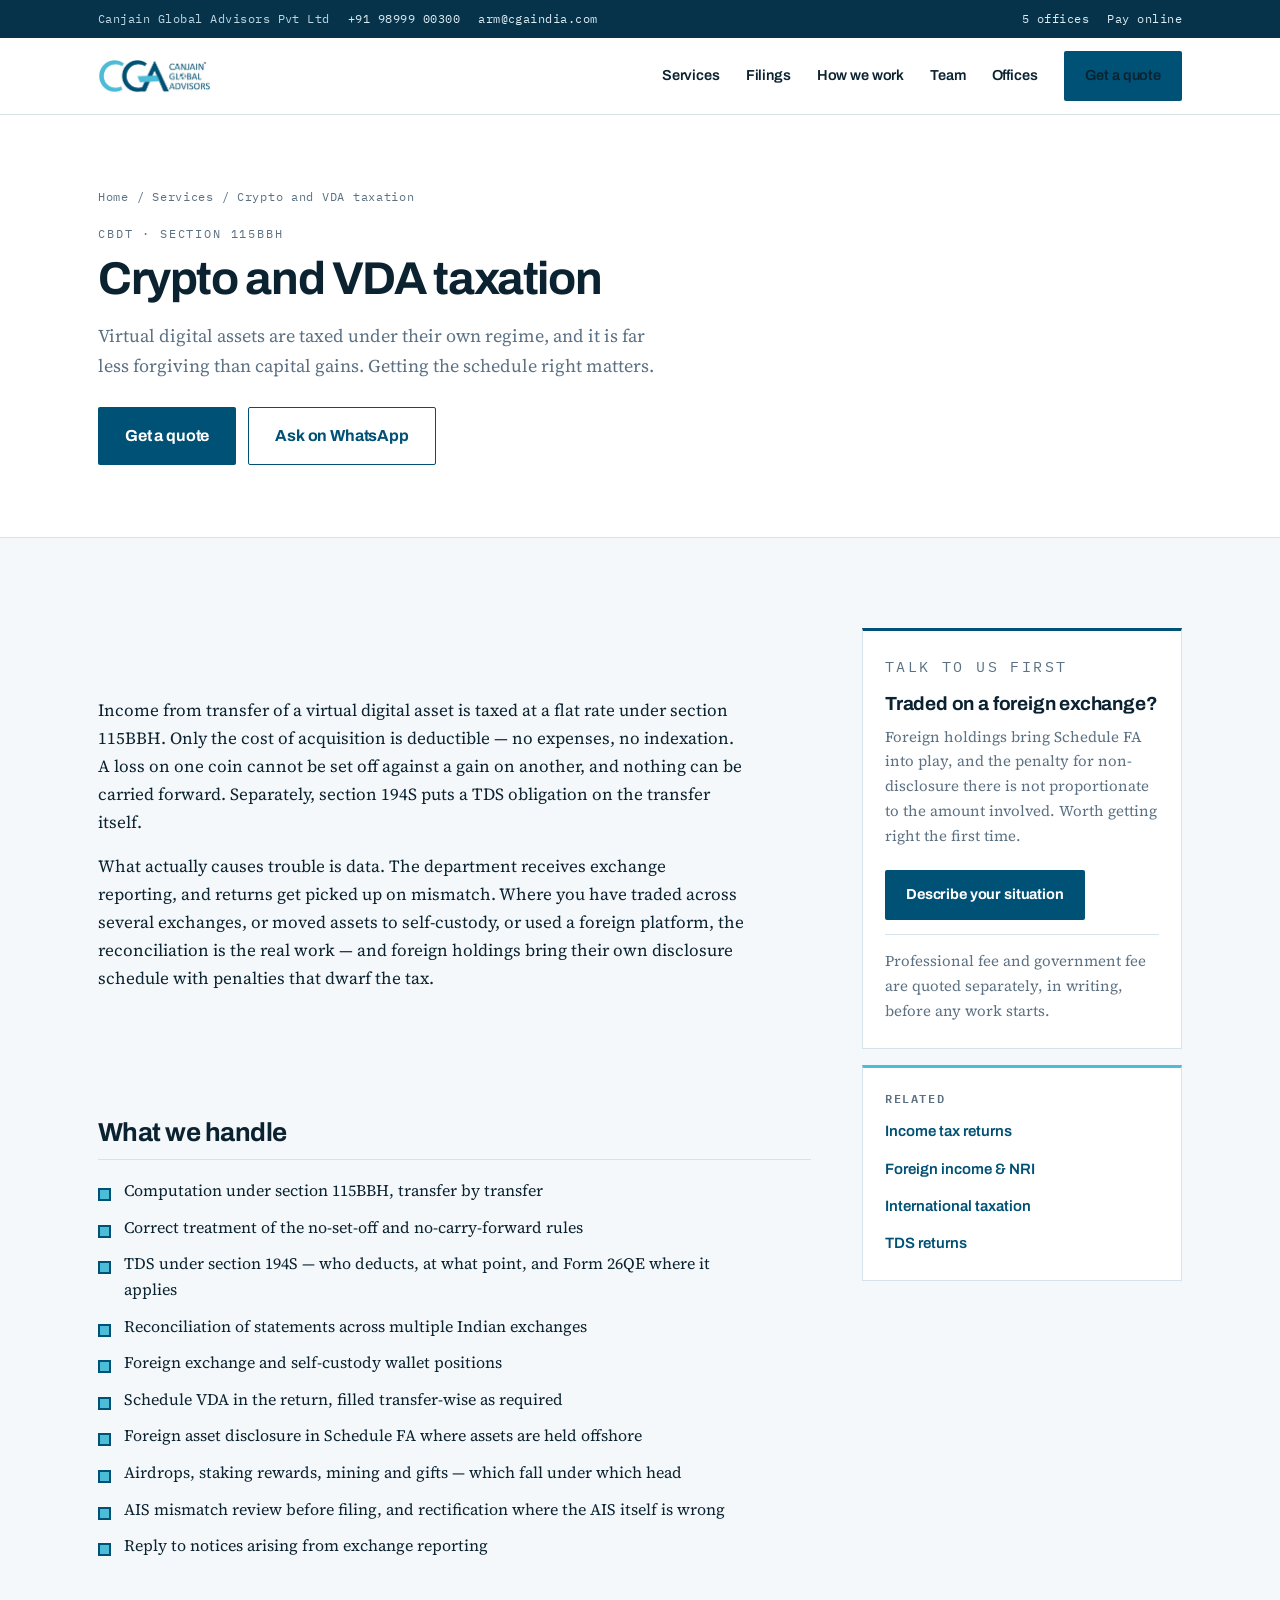
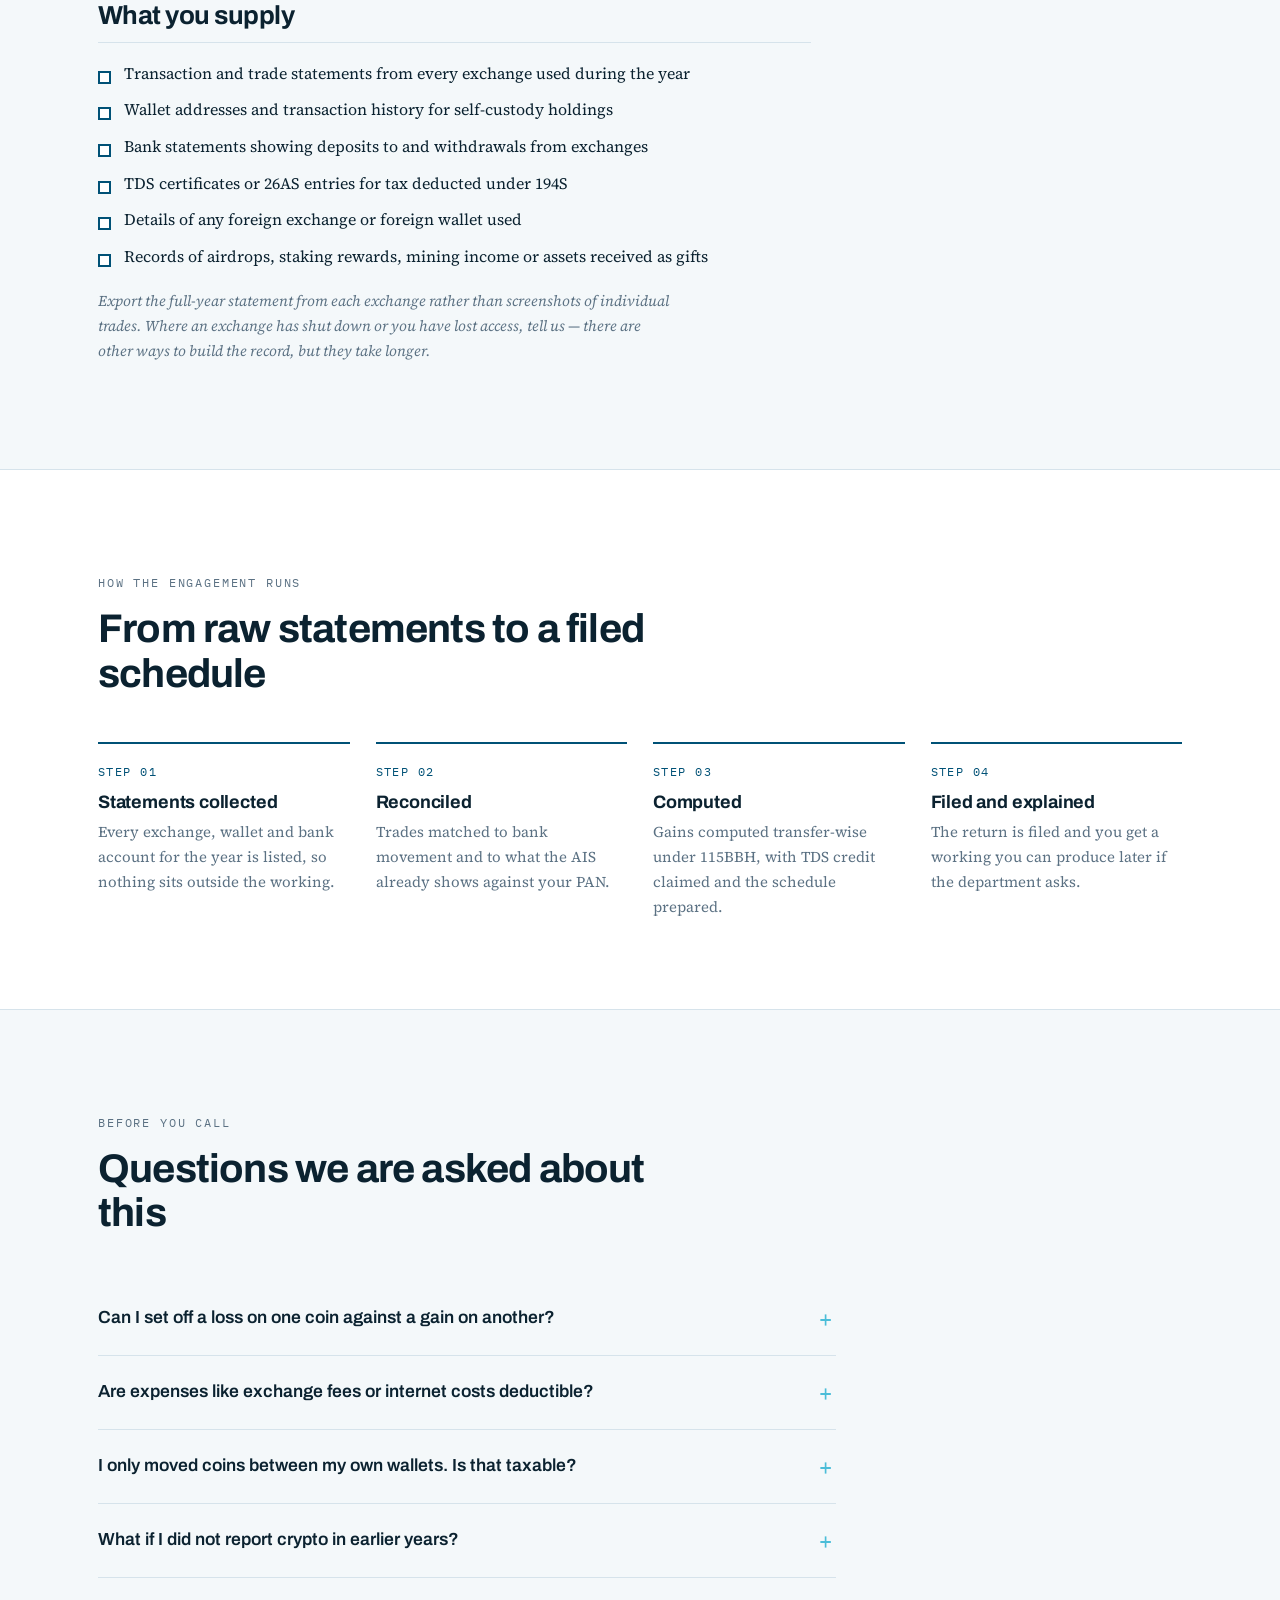
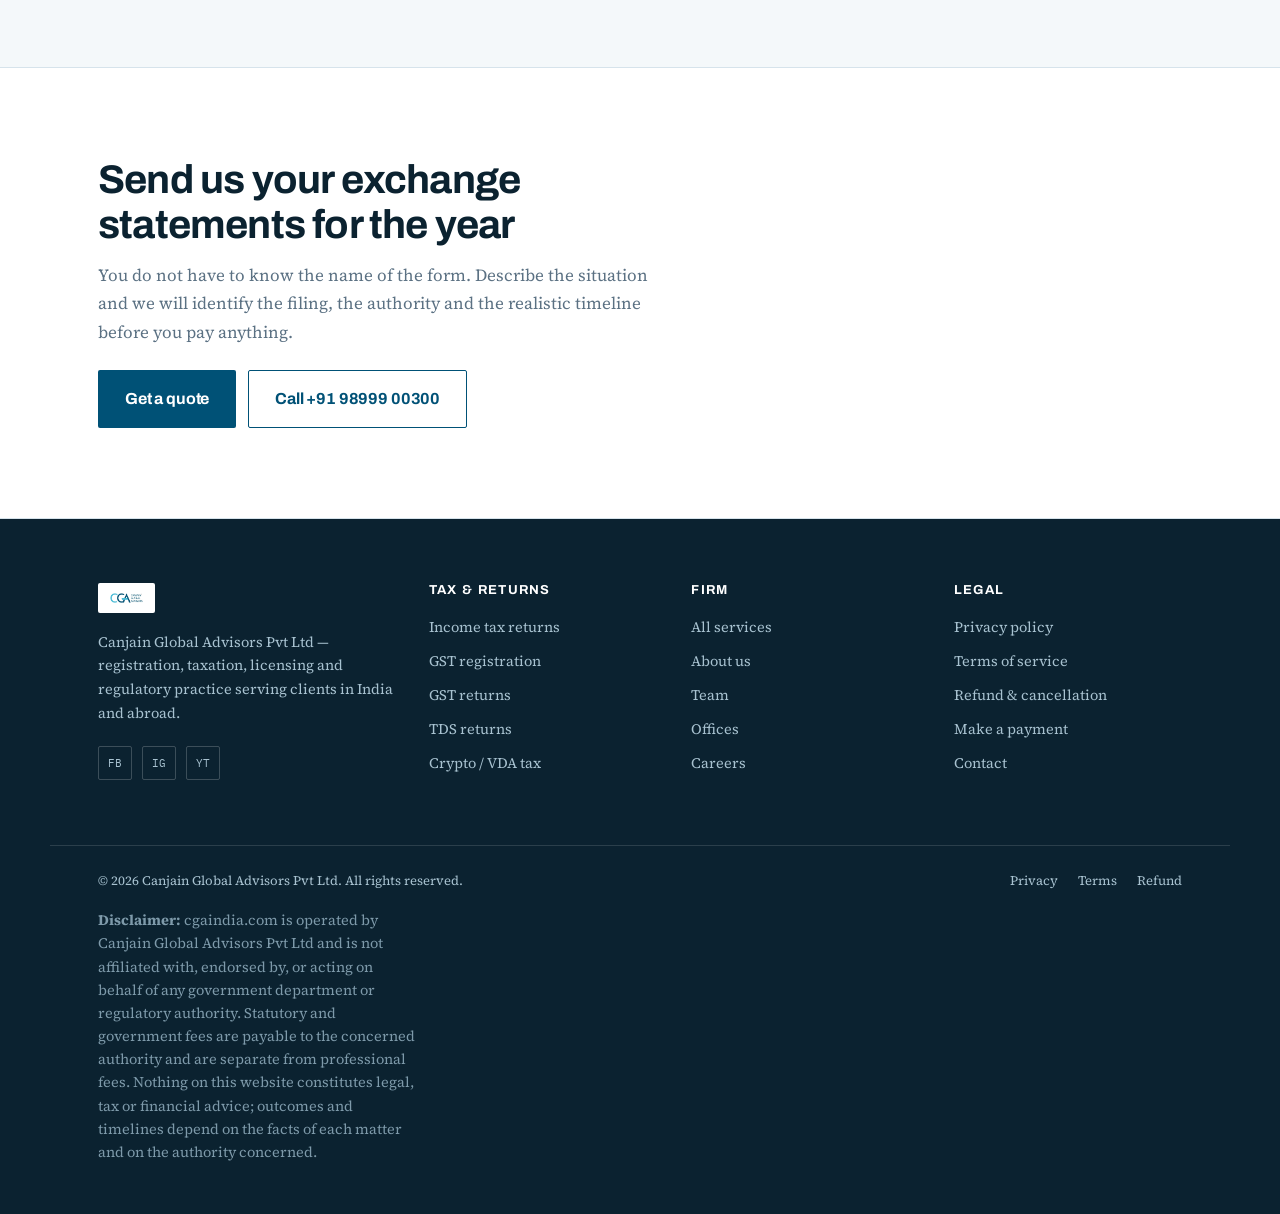
==== crypto-tax.html @ a6e2475c "Add files via upload" ====
<!DOCTYPE html>
<html lang="en">
<head>
<meta charset="utf-8">
<meta name="viewport" content="width=device-width, initial-scale=1">
<title>Crypto and VDA Taxation — Section 115BBH &amp; TDS 194S | CGA India</title>
<meta name="description" content="Taxation of virtual digital assets — flat rate under section 115BBH, TDS under 194S, exchange statement reconciliation, foreign exchange and wallet reporting.">
<meta name="theme-color" content="#005176">
<meta name="robots" content="index,follow">
<link rel="canonical" href="https://cgaindia.com/crypto-tax.html">
<meta property="og:title" content="Crypto and VDA Taxation — Section 115BBH &amp; TDS 194S | CGA India">
<meta property="og:description" content="Taxation of virtual digital assets — flat rate under section 115BBH, TDS under 194S, exchange statement reconciliation, foreign exchange and wallet reporting.">
<meta property="og:type" content="website">
<meta property="og:url" content="https://cgaindia.com/crypto-tax.html">
<meta property="og:image" content="https://cgaindia.com/assets/cga-logo.jpeg">
<link rel="icon" href="assets/cga-logo.jpeg">
<link rel="preconnect" href="https://fonts.googleapis.com">
<link rel="preconnect" href="https://fonts.gstatic.com" crossorigin>
<link href="https://fonts.googleapis.com/css2?family=Archivo:wght@600;700;800&family=IBM+Plex+Mono:wght@400;600&family=Source+Serif+4:ital,opsz,wght@0,8..60,400;0,8..60,600;1,8..60,400&display=swap" rel="stylesheet">
<link rel="stylesheet" href="assets/styles.css">
</head>
<body>
<a class="skip" href="#main">Skip to content</a>

<div class="utility">
  <div class="wrap">
    <span>Canjain Global Advisors Pvt Ltd</span>
    <a href="tel:+919899900300">+91 98999 00300</a>
    <a href="mailto:arm@cgaindia.com">arm@cgaindia.com</a>
    <span class="spacer"></span>
    <a href="index.html#offices">5 offices</a>
    <a href="https://rzp.io/rzp/ehe2M4d" target="_blank" rel="noopener">Pay online</a>
  </div>
</div>

<header class="masthead">
  <div class="wrap">
    <a class="brand" href="index.html" aria-label="Canjain Global Advisors — home">
      <img src="assets/cga-logo.jpeg" alt="Canjain Global Advisors">
    </a>
    <nav class="primary">
      <a href="services.html">Services</a>
      <a href="index.html#filings">Filings</a>
      <a href="index.html#process">How we work</a>
      <a href="index.html#team">Team</a>
      <a href="index.html#offices">Offices</a>
      <a class="btn btn-solid" href="index.html#enquire">Get a quote</a>
    </nav>
  </div>
</header>

<main id="main">
  <div class="page-head">
    <div class="wrap">
      <p class="crumb"><a href="index.html">Home</a> / <a href="services.html">Services</a> / Crypto and VDA taxation</p>
      <p class="eyebrow">CBDT · Section 115BBH</p>
      <h1>Crypto and VDA taxation</h1>
      <p class="lede">Virtual digital assets are taxed under their own regime, and it is far less forgiving than capital gains. Getting the schedule right matters.</p>
      <div class="hero-actions">
        <a class="btn btn-solid btn-lg" href="index.html#enquire">Get a quote</a>
        <a class="btn btn-line btn-lg" href="https://wa.me/919899900300?text=Hi%20Canjain%2C%20I%20need%20help%20with%20crypto%20tax" target="_blank" rel="noopener">Ask on WhatsApp</a>
      </div>
    </div>
  </div>

  <section>
    <div class="wrap svc">
      <div class="svc-main">
        <div class="prose">
          <p>Income from transfer of a virtual digital asset is taxed at a flat rate under section 115BBH. Only the cost of acquisition is deductible — no expenses, no indexation. A loss on one coin cannot be set off against a gain on another, and nothing can be carried forward. Separately, section 194S puts a TDS obligation on the transfer itself.</p><p>What actually causes trouble is data. The department receives exchange reporting, and returns get picked up on mismatch. Where you have traded across several exchanges, or moved assets to self-custody, or used a foreign platform, the reconciliation is the real work — and foreign holdings bring their own disclosure schedule with penalties that dwarf the tax.</p>
        </div>

        <h2 class="svc-h">What we handle</h2>
        <ul class="checklist">
        <li>Computation under section 115BBH, transfer by transfer</li>
        <li>Correct treatment of the no-set-off and no-carry-forward rules</li>
        <li>TDS under section 194S — who deducts, at what point, and Form 26QE where it applies</li>
        <li>Reconciliation of statements across multiple Indian exchanges</li>
        <li>Foreign exchange and self-custody wallet positions</li>
        <li>Schedule VDA in the return, filled transfer-wise as required</li>
        <li>Foreign asset disclosure in Schedule FA where assets are held offshore</li>
        <li>Airdrops, staking rewards, mining and gifts — which fall under which head</li>
        <li>AIS mismatch review before filing, and rectification where the AIS itself is wrong</li>
        <li>Reply to notices arising from exchange reporting</li>
        </ul>

        <h2 class="svc-h">What you supply</h2>
        <ul class="checklist checklist--docs">
        <li>Transaction and trade statements from every exchange used during the year</li>
        <li>Wallet addresses and transaction history for self-custody holdings</li>
        <li>Bank statements showing deposits to and withdrawals from exchanges</li>
        <li>TDS certificates or 26AS entries for tax deducted under 194S</li>
        <li>Details of any foreign exchange or foreign wallet used</li>
        <li>Records of airdrops, staking rewards, mining income or assets received as gifts</li>
        </ul>
        <p class="svc-note">Export the full-year statement from each exchange rather than screenshots of individual trades. Where an exchange has shut down or you have lost access, tell us — there are other ways to build the record, but they take longer.</p>
      </div>

      <aside class="svc-aside">
        <div class="svc-card">
          <p class="eyebrow">Talk to us first</p>
          <h3>Traded on a foreign exchange?</h3>
          <p>Foreign holdings bring Schedule FA into play, and the penalty for non-disclosure there is not proportionate to the amount involved. Worth getting right the first time.</p>
          <a class="btn btn-solid" href="index.html#enquire">Describe your situation</a>
          <p class="svc-card__note">Professional fee and government fee are quoted separately, in writing, before any work starts.</p>
        </div>
        <div class="svc-card svc-card--plain">
          <h4>Related</h4>
          <ul>
          <li><a href="itr-filing.html">Income tax returns</a></li>
          <li><a href="foreign-income.html">Foreign income &amp; NRI</a></li>
          <li><a href="international-tax.html">International taxation</a></li>
          <li><a href="tds-returns.html">TDS returns</a></li>
          </ul>
        </div>
      </aside>
    </div>
  </section>

  <section class="band">
    <div class="wrap">
      <div class="section-head reveal">
        <p class="eyebrow">How the engagement runs</p>
        <h2>From raw statements to a filed schedule</h2>
      </div>
      <div class="stages reveal">
        <div class="stage">
          <p class="no">STEP 01</p>
          <h3>Statements collected</h3>
          <p>Every exchange, wallet and bank account for the year is listed, so nothing sits outside the working.</p>
        </div>
        <div class="stage">
          <p class="no">STEP 02</p>
          <h3>Reconciled</h3>
          <p>Trades matched to bank movement and to what the AIS already shows against your PAN.</p>
        </div>
        <div class="stage">
          <p class="no">STEP 03</p>
          <h3>Computed</h3>
          <p>Gains computed transfer-wise under 115BBH, with TDS credit claimed and the schedule prepared.</p>
        </div>
        <div class="stage">
          <p class="no">STEP 04</p>
          <h3>Filed and explained</h3>
          <p>The return is filed and you get a working you can produce later if the department asks.</p>
        </div>
      </div>
    </div>
  </section>

  <section>
    <div class="wrap">
      <div class="section-head reveal">
        <p class="eyebrow">Before you call</p>
        <h2>Questions we are asked about this</h2>
      </div>
      <div class="faq reveal">
        <details>
          <summary>Can I set off a loss on one coin against a gain on another?</summary>
          <p>No. The regime does not permit set-off of a loss from transfer of a virtual digital asset against any other income, including gains on another virtual digital asset, and no loss can be carried forward. Each gain is taxed on its own.</p>
        </details>
        <details>
          <summary>Are expenses like exchange fees or internet costs deductible?</summary>
          <p>Only the cost of acquisition is deductible. Trading fees, interest, infrastructure and other expenditure are not.</p>
        </details>
        <details>
          <summary>I only moved coins between my own wallets. Is that taxable?</summary>
          <p>A transfer between wallets you control is not a transfer for consideration, so it does not by itself create income. But it does need to be documented, because on-chain movement without a matching record is exactly what triggers questions later.</p>
        </details>
        <details>
          <summary>What if I did not report crypto in earlier years?</summary>
          <p>Depending on the year, an updated return may still be available with additional tax. It is a much better position than waiting for the department to raise it from exchange data, which it now receives directly.</p>
        </details>
      </div>
    </div>
  </section>

  <section class="band svc-end">
    <div class="wrap">
      <h2>Send us your exchange statements for the year</h2>
      <p>You do not have to know the name of the form. Describe the situation and we will identify the filing, the authority and the realistic timeline before you pay anything.</p>
      <div class="hero-actions">
        <a class="btn btn-solid btn-lg" href="index.html#enquire">Get a quote</a>
        <a class="btn btn-line btn-lg" href="tel:+919899900300">Call +91 98999 00300</a>
      </div>
    </div>
  </section>

</main>

<footer class="site">
  <div class="wrap top">
    <div>
      <img class="mark" src="assets/cga-logo.jpeg" alt="Canjain Global Advisors">
      <p>Canjain Global Advisors Pvt Ltd — registration, taxation, licensing and regulatory practice serving clients in India and abroad.</p>
      <div class="social">
        <a href="https://www.facebook.com/profile.php?id=100081348033294" target="_blank" rel="noopener" aria-label="Facebook">FB</a>
        <a href="https://www.instagram.com/canjain_" target="_blank" rel="noopener" aria-label="Instagram">IG</a>
        <a href="https://www.youtube.com/@canjain" target="_blank" rel="noopener" aria-label="YouTube">YT</a>
      </div>
    </div>
    <div>
      <h4>Tax &amp; returns</h4>
      <ul>
        <li><a href="itr-filing.html">Income tax returns</a></li>
        <li><a href="gst-registration.html">GST registration</a></li>
        <li><a href="gst-return-filing.html">GST returns</a></li>
        <li><a href="tds-returns.html">TDS returns</a></li>
        <li><a href="crypto-tax.html">Crypto / VDA tax</a></li>
      </ul>
    </div>
    <div>
      <h4>Firm</h4>
      <ul>
        <li><a href="services.html">All services</a></li>
        <li><a href="index.html#firm">About us</a></li>
        <li><a href="index.html#team">Team</a></li>
        <li><a href="index.html#offices">Offices</a></li>
        <li><a href="mailto:admin@cgaindia.com">Careers</a></li>
      </ul>
    </div>
    <div>
      <h4>Legal</h4>
      <ul>
        <li><a href="privacy.html">Privacy policy</a></li>
        <li><a href="terms.html">Terms of service</a></li>
        <li><a href="refund.html">Refund &amp; cancellation</a></li>
        <li><a href="https://rzp.io/rzp/ehe2M4d" target="_blank" rel="noopener">Make a payment</a></li>
        <li><a href="index.html#enquire">Contact</a></li>
      </ul>
    </div>
  </div>
  <div class="wrap legal">
    <div class="row">
      <span>© <span id="yr">2026</span> Canjain Global Advisors Pvt Ltd. All rights reserved.</span>
      <span class="spacer"></span>
      <a href="privacy.html">Privacy</a>
      <a href="terms.html">Terms</a>
      <a href="refund.html">Refund</a>
    </div>
    <p class="disclaimer"><strong>Disclaimer:</strong> cgaindia.com is operated by Canjain Global Advisors Pvt Ltd and is not affiliated with, endorsed by, or acting on behalf of any government department or regulatory authority. Statutory and government fees are payable to the concerned authority and are separate from professional fees. Nothing on this website constitutes legal, tax or financial advice; outcomes and timelines depend on the facts of each matter and on the authority concerned.</p>
  </div>
</footer>

<div class="callbar">
  <a href="tel:+919899900300">Call now</a>
  <a class="wa" href="https://wa.me/919899900300?text=Hi%20Canjain%2C%20I%20need%20help%20with%20" target="_blank" rel="noopener">WhatsApp</a>
</div>

<script>
(function () {
  'use strict';
  var y = document.getElementById('yr');
  if (y) y.textContent = new Date().getFullYear();
  var reduce = window.matchMedia('(prefers-reduced-motion: reduce)').matches;
  var targets = document.querySelectorAll('.reveal');
  if (reduce || !('IntersectionObserver' in window)) {
    targets.forEach(function (t) { t.classList.add('in'); });
  } else {
    var io = new IntersectionObserver(function (entries) {
      entries.forEach(function (e) {
        if (e.isIntersecting) { e.target.classList.add('in'); io.unobserve(e.target); }
      });
    }, { rootMargin: '0px 0px -60px 0px', threshold: 0.08 });
    targets.forEach(function (t) { io.observe(t); });
  }
})();
</script>
</body>
</html>
---- assets/styles.css ----
/* ============================================================
   Canjain Global Advisors — cgaindia.com
   Palette derived from the CGA mark: #005176 / #4BBDD8
   ============================================================ */

:root {
  --petrol: #005176;
  --petrol-deep: #06334A;
  --ink: #0B2230;
  --cyan: #4BBDD8;
  --cyan-wash: #E8F6FA;
  --paper: #F4F8FA;
  --white: #FFFFFF;
  --rule: #D6E3EB;
  --muted: #5B7183;
  --due: #B4690E;
  --due-wash: #FBF2E4;

  --display: 'Archivo', 'Helvetica Neue', Arial, sans-serif;
  --body: 'Source Serif 4', Georgia, 'Times New Roman', serif;
  --mono: 'IBM Plex Mono', 'Courier New', monospace;

  --wrap: 1180px;
  --gutter: clamp(20px, 4vw, 48px);
}

* { box-sizing: border-box; }

html { scroll-behavior: smooth; }
@media (prefers-reduced-motion: reduce) {
  html { scroll-behavior: auto; }
  *, *::before, *::after { animation: none !important; transition: none !important; }
}

body {
  margin: 0;
  background: var(--paper);
  color: var(--ink);
  font-family: var(--body);
  font-size: 17px;
  line-height: 1.65;
  -webkit-font-smoothing: antialiased;
}

img { max-width: 100%; display: block; }
a { color: var(--petrol); }

.wrap { width: 100%; max-width: var(--wrap); margin: 0 auto; padding-inline: var(--gutter); }

.skip {
  position: absolute; left: -9999px; top: 0; z-index: 100;
  background: var(--petrol); color: #fff; padding: 10px 16px;
  font-family: var(--display); font-size: 14px;
}
.skip:focus { left: 8px; top: 8px; }

:focus-visible { outline: 3px solid var(--cyan); outline-offset: 2px; }

/* ---------- Type roles ---------- */
.eyebrow {
  font-family: var(--mono);
  font-size: 11.5px;
  letter-spacing: .16em;
  text-transform: uppercase;
  color: var(--muted);
  margin: 0 0 14px;
}
h1, h2, h3, h4 { font-family: var(--display); font-weight: 700; letter-spacing: -.02em; line-height: 1.12; margin: 0; }
h2 { font-size: clamp(28px, 3.6vw, 40px); }
h3 { font-size: 20px; letter-spacing: -.01em; }
p { margin: 0 0 16px; }
.lede { font-size: clamp(17px, 1.6vw, 19.5px); color: #24404F; max-width: 62ch; }

/* ---------- Top bar ---------- */
.utility {
  background: var(--petrol-deep);
  color: #BFD8E4;
  font-family: var(--mono);
  font-size: 12px;
  letter-spacing: .04em;
}
.utility .wrap { display: flex; gap: 18px; align-items: center; min-height: 38px; flex-wrap: wrap; }
.utility a { color: #DCEDF4; text-decoration: none; }
.utility a:hover { color: #fff; text-decoration: underline; }
.utility .spacer { margin-left: auto; }

header.masthead {
  position: sticky; top: 0; z-index: 40;
  background: rgba(255,255,255,.94);
  backdrop-filter: blur(8px);
  border-bottom: 1px solid var(--rule);
}
.masthead .wrap { display: flex; align-items: center; gap: 20px; min-height: 76px; }
.brand { display: flex; align-items: center; }
.brand img { height: 34px; width: auto; }
nav.primary { margin-left: auto; display: flex; gap: 26px; align-items: center; }
nav.primary a {
  font-family: var(--display); font-size: 14.5px; font-weight: 600;
  color: var(--ink); text-decoration: none; letter-spacing: -.01em;
}
nav.primary a:hover { color: var(--petrol); }

.btn {
  display: inline-flex; align-items: center; justify-content: center; gap: 8px;
  font-family: var(--display); font-weight: 700; font-size: 14.5px; letter-spacing: -.01em;
  padding: 12px 20px; border-radius: 2px; text-decoration: none; border: 1.5px solid transparent;
  cursor: pointer; transition: background .18s ease, color .18s ease, border-color .18s ease;
}
.btn-solid { background: var(--petrol); color: #fff; }
.btn-solid:hover { background: var(--petrol-deep); }
.btn-line { border-color: var(--petrol); color: var(--petrol); background: transparent; }
.btn-line:hover { background: var(--petrol); color: #fff; }
.btn-lg { padding: 15px 26px; font-size: 16px; }

@media (max-width: 860px) {
  nav.primary { display: none; }
  .masthead .wrap { min-height: 64px; }
  .brand img { height: 27px; }
}

/* ---------- Hero ---------- */
.hero { background: var(--white); border-bottom: 1px solid var(--rule); }
.hero .wrap { display: grid; grid-template-columns: 1.15fr .85fr; gap: clamp(32px, 5vw, 64px); padding-block: clamp(52px, 7vw, 88px); align-items: start; }
.hero h1 { font-size: clamp(36px, 5.2vw, 60px); letter-spacing: -.035em; }
.hero h1 em { font-style: normal; color: var(--petrol); }
.hero .lede { margin-top: 22px; }
.hero-actions { display: flex; gap: 12px; flex-wrap: wrap; margin-top: 30px; }
.credentials {
  display: flex; gap: 22px; flex-wrap: wrap; margin-top: 32px;
  padding-top: 24px; border-top: 1px solid var(--rule);
  font-family: var(--mono); font-size: 12px; letter-spacing: .06em; text-transform: uppercase; color: var(--muted);
}

/* ---------- Signature: the filing rail ---------- */
.rail {
  background: var(--petrol-deep);
  color: #E7F3F8;
  border-radius: 3px;
  overflow: hidden;
  box-shadow: 0 18px 44px -28px rgba(6,51,74,.7);
}
.rail-head { padding: 18px 22px 14px; border-bottom: 1px solid rgba(255,255,255,.14); }
.rail-head .eyebrow { color: var(--cyan); margin-bottom: 6px; }
.rail-head strong { font-family: var(--display); font-size: 17px; font-weight: 700; color: #fff; display: block; }
.rail-list { list-style: none; margin: 0; padding: 6px 0 10px; }
.rail-list li {
  display: grid; grid-template-columns: 54px 1fr auto; align-items: center; gap: 14px;
  padding: 11px 22px; border-bottom: 1px solid rgba(255,255,255,.07);
}
.rail-list li:last-child { border-bottom: 0; }
.rail-day {
  font-family: var(--mono); font-size: 19px; font-weight: 600; color: var(--cyan);
  font-variant-numeric: tabular-nums;
}
.rail-name { font-family: var(--display); font-size: 14.5px; font-weight: 600; color: #fff; }
.rail-sub { font-size: 12.5px; color: #9EC3D4; display: block; font-family: var(--body); }
.rail-when { font-family: var(--mono); font-size: 11px; letter-spacing: .06em; text-transform: uppercase; color: #8FB6C8; text-align: right; }
.rail-list li.is-next { background: rgba(75,189,216,.13); }
.rail-list li.is-next .rail-when { color: var(--cyan); }
.rail-foot { padding: 14px 22px 18px; font-size: 13px; color: #A9C9D8; border-top: 1px solid rgba(255,255,255,.14); }
.rail-foot a { color: var(--cyan); }

@media (max-width: 900px) {
  .hero .wrap { grid-template-columns: 1fr; }
}

/* ---------- Sections ---------- */
section { padding-block: clamp(52px, 7vw, 92px); }
.section-head { max-width: 68ch; margin-bottom: clamp(30px, 4vw, 46px); }
.section-head p { color: var(--muted); margin-top: 14px; }

/* ---------- Practices ---------- */
.practices { display: grid; grid-template-columns: repeat(5, 1fr); gap: 14px; }
.practice { background: var(--white); border: 1px solid var(--rule); border-top: 3px solid var(--petrol); padding: 26px 22px 24px; display: flex; flex-direction: column; }
@media (max-width: 1080px) { .practices { grid-template-columns: repeat(auto-fit, minmax(240px, 1fr)); } }
.practice .authority { font-family: var(--mono); font-size: 11px; letter-spacing: .12em; color: var(--cyan); text-transform: uppercase; }
.practice h3 { margin: 12px 0 10px; }
.practice p { font-size: 15.5px; color: var(--muted); }
.practice ul { list-style: none; margin: 4px 0 20px; padding: 0; font-size: 14.5px; }
.practice ul li { padding: 5px 0 5px 16px; position: relative; color: #2C4757; }
.practice ul li::before { content: ''; position: absolute; left: 0; top: 13px; width: 6px; height: 1.5px; background: var(--cyan); }
.practice .go { margin-top: auto; font-family: var(--display); font-weight: 700; font-size: 14px; color: var(--petrol); text-decoration: none; }
.practice .go:hover { text-decoration: underline; }

/* ---------- Filings ---------- */
.filings { display: grid; grid-template-columns: repeat(auto-fill, minmax(268px, 1fr)); gap: 14px; }
.filing {
  background: var(--white); border: 1px solid var(--rule); border-left: 3px solid var(--cyan);
  padding: 18px 20px; text-decoration: none; color: inherit; display: block;
  transition: border-left-color .18s ease, transform .18s ease;
}
.filing:hover { border-left-color: var(--petrol); transform: translateX(2px); }
.filing .form-no { font-family: var(--mono); font-size: 11.5px; letter-spacing: .1em; color: var(--muted); text-transform: uppercase; }
.filing h3 { font-size: 17px; margin: 7px 0 6px; }
.filing p { font-size: 14.5px; color: var(--muted); margin: 0; }

/* ---------- Process ---------- */
.stages { display: grid; grid-template-columns: repeat(auto-fit, minmax(230px, 1fr)); gap: 26px; }
.stage { border-top: 2px solid var(--petrol); padding-top: 18px; }
.stage .no { font-family: var(--mono); font-size: 12px; letter-spacing: .12em; color: var(--petrol); }
.stage h3 { margin: 10px 0 8px; font-size: 18px; }
.stage p { font-size: 15px; color: var(--muted); margin: 0; }

/* ---------- Why ---------- */
.band { background: var(--white); border-block: 1px solid var(--rule); }
.stats { display: grid; grid-template-columns: repeat(auto-fit, minmax(150px, 1fr)); gap: 24px; margin-bottom: 44px; }
.stat .n { font-family: var(--display); font-size: clamp(32px, 4vw, 44px); font-weight: 800; color: var(--petrol); letter-spacing: -.03em; line-height: 1; }
.stat .l { font-family: var(--mono); font-size: 11.5px; letter-spacing: .1em; text-transform: uppercase; color: var(--muted); margin-top: 10px; }
.reasons { display: grid; grid-template-columns: repeat(auto-fit, minmax(280px, 1fr)); gap: 30px; }
.reason h3 { font-size: 18px; margin-bottom: 8px; }
.reason p { font-size: 15.5px; color: var(--muted); margin: 0; }

/* ---------- Offices ---------- */
.offices { display: grid; grid-template-columns: repeat(5, 1fr); gap: 14px; }
.office { background: var(--white); border: 1px solid var(--rule); padding: 22px 20px; }
.office.ho { border-top: 3px solid var(--due); }
@media (max-width: 1040px) { .offices { grid-template-columns: repeat(auto-fit, minmax(210px, 1fr)); } }
.office .tag { font-family: var(--mono); font-size: 10.5px; letter-spacing: .14em; text-transform: uppercase; color: var(--cyan); }
.office.ho .tag { color: var(--due); }
.office h3 { font-size: 18px; margin: 10px 0 8px; }
.office address { font-style: normal; font-size: 14.5px; color: var(--muted); line-height: 1.55; }

/* ---------- FAQ ---------- */
.faq { max-width: 82ch; }
.faq details { border-bottom: 1px solid var(--rule); padding: 6px 0; }
.faq summary {
  cursor: pointer; list-style: none; padding: 16px 34px 16px 0; position: relative;
  font-family: var(--display); font-weight: 600; font-size: 17.5px; color: var(--ink);
}
.faq summary::-webkit-details-marker { display: none; }
.faq summary::after {
  content: '+'; position: absolute; right: 4px; top: 13px;
  font-family: var(--mono); font-size: 22px; color: var(--cyan); font-weight: 400;
}
.faq details[open] summary::after { content: '\2013'; }
.faq details p { font-size: 15.5px; color: var(--muted); padding-bottom: 10px; margin: 0; max-width: 70ch; }

/* ---------- Enquiry ---------- */
.enquire { background: var(--petrol-deep); color: #DCEEF5; }
.enquire h2 { color: #fff; }
.enquire .eyebrow { color: var(--cyan); }
.enquire .grid { display: grid; grid-template-columns: .85fr 1.15fr; gap: clamp(30px, 5vw, 60px); align-items: start; }
.contact-list { list-style: none; padding: 0; margin: 26px 0 0; }
.contact-list li { padding: 13px 0; border-top: 1px solid rgba(255,255,255,.14); }
.contact-list .k { font-family: var(--mono); font-size: 11px; letter-spacing: .12em; text-transform: uppercase; color: #8FB6C8; display: block; margin-bottom: 4px; }
.contact-list a, .contact-list span { color: #fff; text-decoration: none; font-size: 15.5px; }
.contact-list a:hover { color: var(--cyan); }

form.enquiry { background: var(--white); padding: clamp(24px, 3.4vw, 36px); border-radius: 3px; color: var(--ink); }
.field { margin-bottom: 16px; }
.field label { display: block; font-family: var(--display); font-size: 13.5px; font-weight: 600; margin-bottom: 6px; }
.field input, .field select, .field textarea {
  width: 100%; padding: 12px 13px; border: 1px solid var(--rule); border-radius: 2px;
  font-family: var(--body); font-size: 16px; background: #FBFDFE; color: var(--ink);
}
.field textarea { min-height: 108px; resize: vertical; }
.field input:focus, .field select:focus, .field textarea:focus { border-color: var(--cyan); outline: none; box-shadow: 0 0 0 3px var(--cyan-wash); }
.two-up { display: grid; grid-template-columns: 1fr 1fr; gap: 14px; }
.form-actions { display: flex; gap: 12px; flex-wrap: wrap; margin-top: 20px; }
.err { color: #A3341C; font-size: 13.5px; margin-top: 5px; display: none; font-family: var(--display); font-weight: 600; }
.field.invalid .err { display: block; }
.field.invalid input, .field.invalid textarea { border-color: #A3341C; }
.form-note { font-size: 13px; color: var(--muted); margin: 16px 0 0; }

@media (max-width: 900px) {
  .enquire .grid { grid-template-columns: 1fr; }
  .two-up { grid-template-columns: 1fr; }
}

/* ---------- Footer ---------- */
footer.site { background: var(--ink); color: #A8C2D0; font-size: 14.5px; }
footer.site .top { display: grid; grid-template-columns: 1.3fr repeat(3, 1fr); gap: 34px; padding-block: clamp(44px, 6vw, 64px); }
footer.site img.mark { height: 30px; width: auto; background: #fff; padding: 10px 12px; border-radius: 2px; }
footer.site p { font-size: 14.5px; margin-top: 18px; max-width: 40ch; }
footer.site h4 { font-family: var(--display); font-size: 13px; letter-spacing: .1em; text-transform: uppercase; color: #fff; margin-bottom: 14px; }
footer.site ul { list-style: none; margin: 0; padding: 0; }
footer.site ul li { padding: 5px 0; }
footer.site a { color: #A8C2D0; text-decoration: none; }
footer.site a:hover { color: var(--cyan); }
.social { display: flex; gap: 10px; margin-top: 20px; }
.social a {
  width: 34px; height: 34px; display: grid; place-items: center;
  border: 1px solid rgba(255,255,255,.2); border-radius: 2px;
  font-family: var(--mono); font-size: 11px; letter-spacing: .04em;
}
.social a:hover { border-color: var(--cyan); color: var(--cyan); }
.legal { border-top: 1px solid rgba(255,255,255,.13); padding-block: 24px 34px; font-size: 13px; }
.legal .row { display: flex; gap: 20px; flex-wrap: wrap; align-items: center; }
.legal .row .spacer { margin-left: auto; }
.disclaimer { margin-top: 18px; font-size: 12.5px; color: #7E9AAA; line-height: 1.6; max-width: 105ch; }

@media (max-width: 820px) {
  footer.site .top { grid-template-columns: 1fr 1fr; }
}
@media (max-width: 520px) {
  footer.site .top { grid-template-columns: 1fr; }
}

/* ---------- Sticky mobile call bar ---------- */
.callbar { display: none; }
@media (max-width: 700px) {
  .callbar {
    display: grid; grid-template-columns: 1fr 1fr; gap: 1px;
    position: fixed; inset: auto 0 0 0; z-index: 60; background: var(--rule);
  }
  .callbar a {
    background: var(--petrol); color: #fff; text-align: center; padding: 14px 8px;
    font-family: var(--display); font-weight: 700; font-size: 15px; text-decoration: none;
  }
  .callbar a.wa { background: var(--petrol-deep); }
  body { padding-bottom: 54px; }
}

/* ---------- Reveal ---------- */
.reveal { opacity: 0; transform: translateY(14px); transition: opacity .5s ease, transform .5s ease; }
.reveal.in { opacity: 1; transform: none; }
@media (prefers-reduced-motion: reduce) { .reveal { opacity: 1; transform: none; } }

/* ---------- Policy pages ---------- */
.page-head { background: var(--white); border-bottom: 1px solid var(--rule); padding-block: clamp(44px, 6vw, 72px); }
.page-head h1 { font-size: clamp(30px, 4.4vw, 46px); letter-spacing: -.03em; }
.page-head .updated { font-family: var(--mono); font-size: 12px; letter-spacing: .08em; text-transform: uppercase; color: var(--muted); margin-top: 16px; }
.prose { max-width: 74ch; padding-block: clamp(40px, 6vw, 68px); }
.prose h2 { font-size: clamp(21px, 2.4vw, 26px); margin-top: 40px; margin-bottom: 12px; }
.prose h2:first-child { margin-top: 0; }
.prose ul { padding-left: 20px; }
.prose li { margin-bottom: 8px; }
.crumb { font-family: var(--mono); font-size: 12px; letter-spacing: .06em; color: var(--muted); margin-bottom: 18px; }
.crumb a { color: var(--muted); text-decoration: none; }
.crumb a:hover { color: var(--petrol); }

/* ---------- Mobile utility bar: keep it to one line ---------- */
@media (max-width: 700px) {
  .utility .wrap { gap: 14px; min-height: 34px; flex-wrap: nowrap; overflow: hidden; }
  .utility .wrap > span:first-child,
  .utility .wrap > a[href="#offices"],
  .utility .wrap > a[href*="index.html#offices"] { display: none; }
  .utility { font-size: 11.5px; }
}

/* ---------- Office photos ---------- */
.office-shots { display: grid; grid-template-columns: 1fr 1fr; gap: 16px; margin-bottom: clamp(28px, 3.5vw, 44px); }
.office-shots figure { margin: 0; }
.office-shots img { width: 100%; height: auto; border: 1px solid var(--rule); background: var(--white); }
.office-shots figcaption { font-family: var(--mono); font-size: 11.5px; letter-spacing: .04em; color: var(--muted); margin-top: 9px; line-height: 1.5; }
@media (max-width: 720px) { .office-shots { grid-template-columns: 1fr; } }

/* ---------- Team ---------- */
.tier { font-family: var(--mono); font-size: 11.5px; letter-spacing: .14em; text-transform: uppercase; color: var(--petrol); margin: clamp(30px, 3.6vw, 44px) 0 20px; padding-bottom: 10px; border-bottom: 1px solid var(--rule); }
.tier:first-of-type { margin-top: 0; }
.team { display: grid; grid-template-columns: repeat(auto-fill, minmax(178px, 1fr)); gap: clamp(22px, 2.6vw, 30px) clamp(14px, 1.8vw, 22px); }
.member { margin: 0; }
.member .shot { aspect-ratio: 4 / 5; overflow: hidden; background: var(--cyan-wash); border: 1px solid var(--rule); }
.member .shot img { width: 100%; height: 100%; object-fit: cover; object-position: 50% 16%; transition: transform .5s cubic-bezier(.2,.7,.3,1); }
.member:hover .shot img { transform: scale(1.035); }
.shot-init { display: grid; place-items: center; background: var(--petrol); border-color: var(--petrol); }
.shot-init span { font-family: var(--display); font-weight: 800; font-size: 46px; color: var(--cyan); line-height: 1; }
.member figcaption { display: block; padding-top: 13px; }
.member .nm { display: block; font-family: var(--display); font-weight: 700; font-size: 16px; letter-spacing: -.01em; }
.member .rl { display: block; font-family: var(--mono); font-size: 10.5px; letter-spacing: .09em; text-transform: uppercase; color: var(--petrol); margin-top: 7px; padding-top: 8px; border-top: 2px solid var(--cyan); width: fit-content; }
.member .ql { display: block; font-size: 14px; color: var(--muted); margin-top: 6px; line-height: 1.45; }
.member .tl { display: inline-block; font-family: var(--mono); font-size: 12.5px; margin-top: 6px; text-decoration: none; }
.member .tl:hover { text-decoration: underline; }
.team-note { max-width: 70ch; margin: clamp(32px, 4vw, 48px) 0 0; padding-top: 22px; border-top: 1px solid var(--rule); font-size: 15.5px; color: var(--muted); }
@media (max-width: 560px) { .team { grid-template-columns: repeat(auto-fill, minmax(140px, 1fr)); } }

/* ---------- Service pages ---------- */
.page-head .lede { max-width: 62ch; margin-top: 16px; color: var(--muted); font-size: 18px; }
.page-head .eyebrow { margin-top: 18px; margin-bottom: 10px; }
.page-head .hero-actions { margin-top: 26px; }

.svc { display: grid; grid-template-columns: minmax(0,1fr) 320px; gap: clamp(30px, 4vw, 60px); align-items: start; }
.svc-main .prose { max-width: 72ch; }
.svc-h { font-size: clamp(21px, 2.4vw, 26px); margin: clamp(30px, 3.4vw, 42px) 0 18px; padding-bottom: 12px; border-bottom: 1px solid var(--rule); }

.checklist { list-style: none; padding: 0; margin: 0; display: grid; gap: 11px; max-width: 74ch; }
.checklist li { position: relative; padding-left: 26px; font-size: 16px; line-height: 1.6; }
.checklist li::before {
  content: ''; position: absolute; left: 0; top: 10px;
  width: 9px; height: 9px; background: var(--cyan); border: 2px solid var(--petrol);
}
.checklist--docs li::before { background: var(--white); }
.svc-note { font-size: 15px; color: var(--muted); margin-top: 20px; max-width: 72ch; font-style: italic; }

.svc-aside { position: sticky; top: 24px; display: grid; gap: 16px; }
.svc-card { background: var(--white); border: 1px solid var(--rule); border-top: 3px solid var(--petrol); padding: 24px 22px; }
.svc-card h3 { font-size: 19px; margin-bottom: 10px; }
.svc-card p { font-size: 15px; color: var(--muted); }
.svc-card .btn { margin-top: 6px; }
.svc-card__note { font-size: 12.5px; margin: 14px 0 0; padding-top: 14px; border-top: 1px solid var(--rule); }
.svc-card--plain { border-top-color: var(--cyan); }
.svc-card--plain h4 { font-family: var(--mono); font-size: 11.5px; letter-spacing: .14em; text-transform: uppercase; color: var(--muted); font-weight: 600; margin-bottom: 12px; }
.svc-card--plain ul { list-style: none; padding: 0; margin: 0; display: grid; gap: 9px; }
.svc-card--plain a { font-family: var(--display); font-weight: 600; font-size: 15px; text-decoration: none; }
.svc-card--plain a:hover { text-decoration: underline; }

.svc-end { text-align: left; }
.svc-end h2 { max-width: 22ch; }
.svc-end p { color: var(--muted); max-width: 62ch; margin-top: 14px; }
.svc-end .hero-actions { margin-top: 24px; }

.sv-groups { display: grid; gap: clamp(36px, 4.5vw, 56px); }
.sv-group h2 { font-size: clamp(23px, 2.8vw, 30px); margin-bottom: 20px; }
.sv-list { list-style: none; padding: 0; margin: 0; display: grid; grid-template-columns: repeat(auto-fill, minmax(310px, 1fr)); gap: 12px; }
.sv-list a {
  display: block; height: 100%; background: var(--white); border: 1px solid var(--rule);
  border-left: 3px solid var(--petrol); padding: 18px 20px; text-decoration: none;
  transition: border-left-color .2s ease, transform .2s ease;
}
.sv-list a:hover { border-left-color: var(--cyan); transform: translateX(2px); }
.sv-n { display: block; font-family: var(--display); font-weight: 700; font-size: 16.5px; color: var(--ink); letter-spacing: -.01em; }
.sv-d { display: block; font-size: 14.5px; color: var(--muted); margin-top: 6px; line-height: 1.5; }

@media (max-width: 900px) {
  .svc { grid-template-columns: 1fr; }
  .svc-aside { position: static; }
}
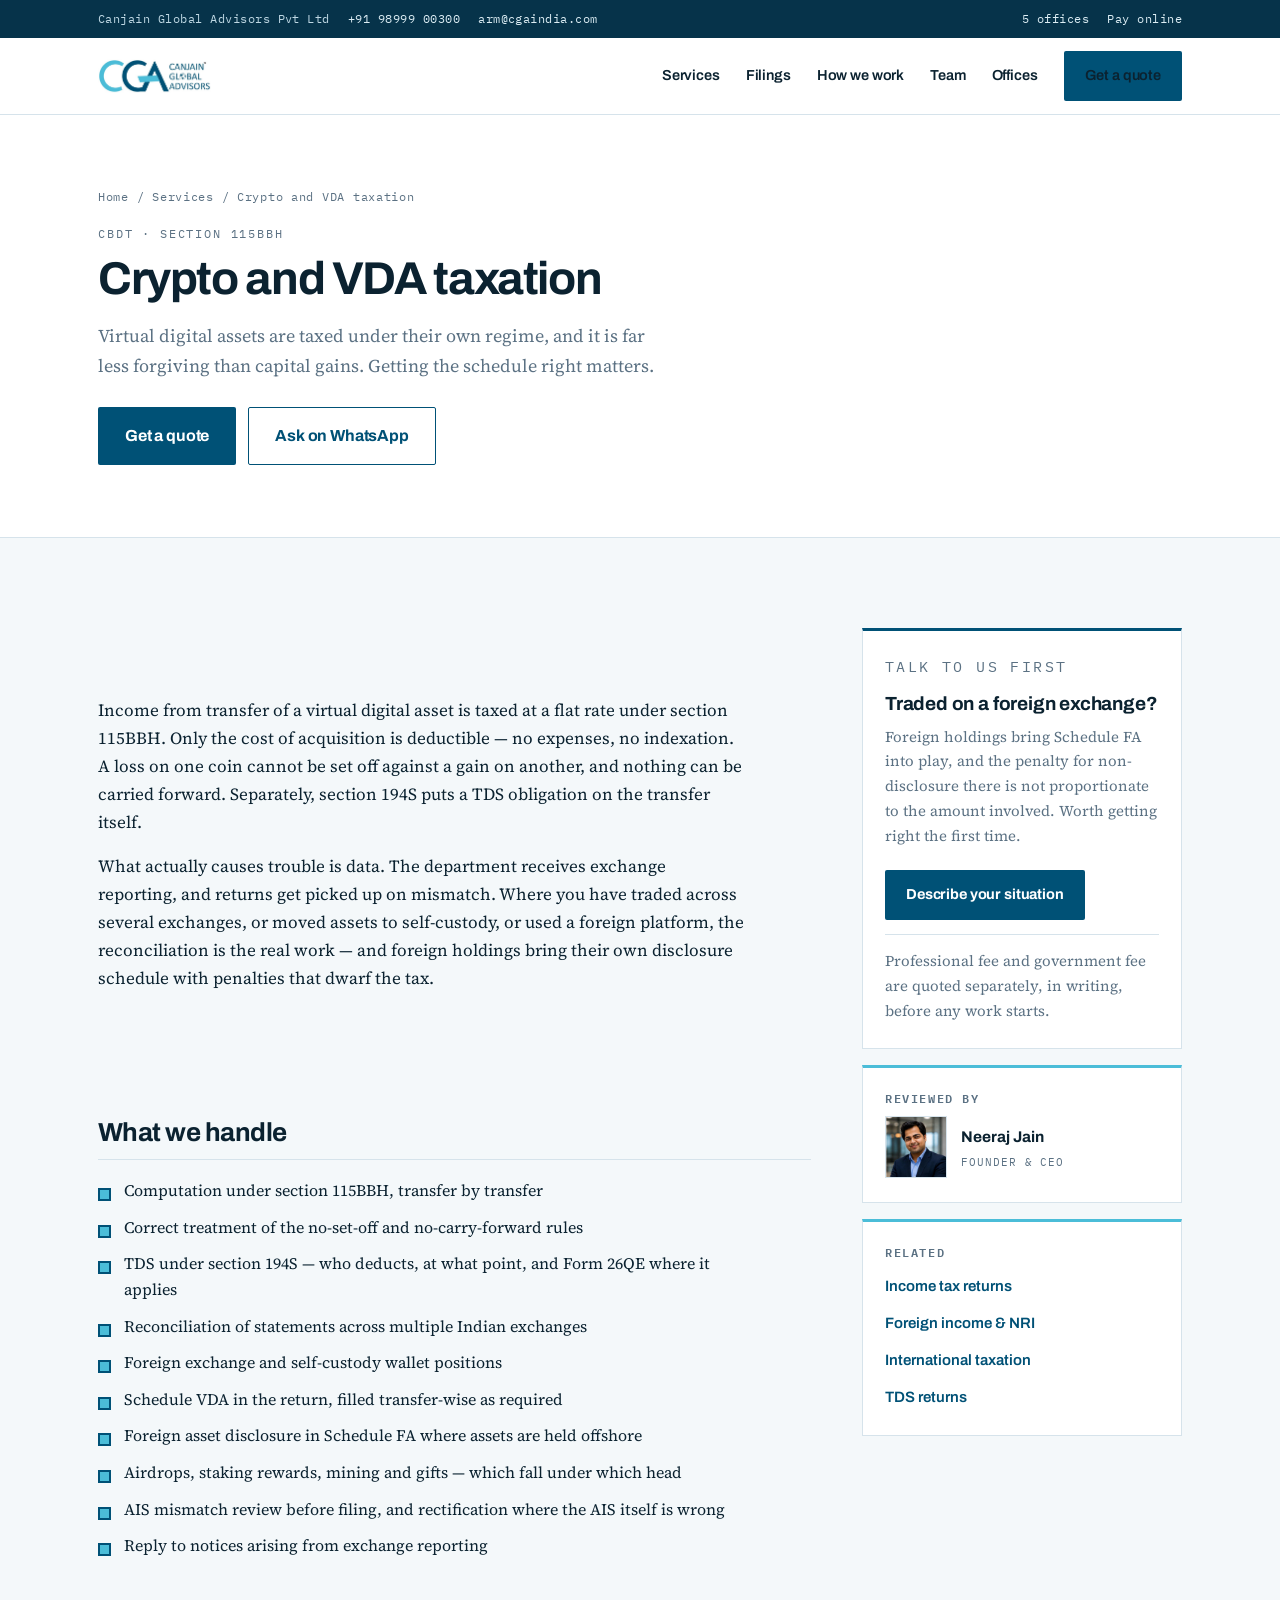
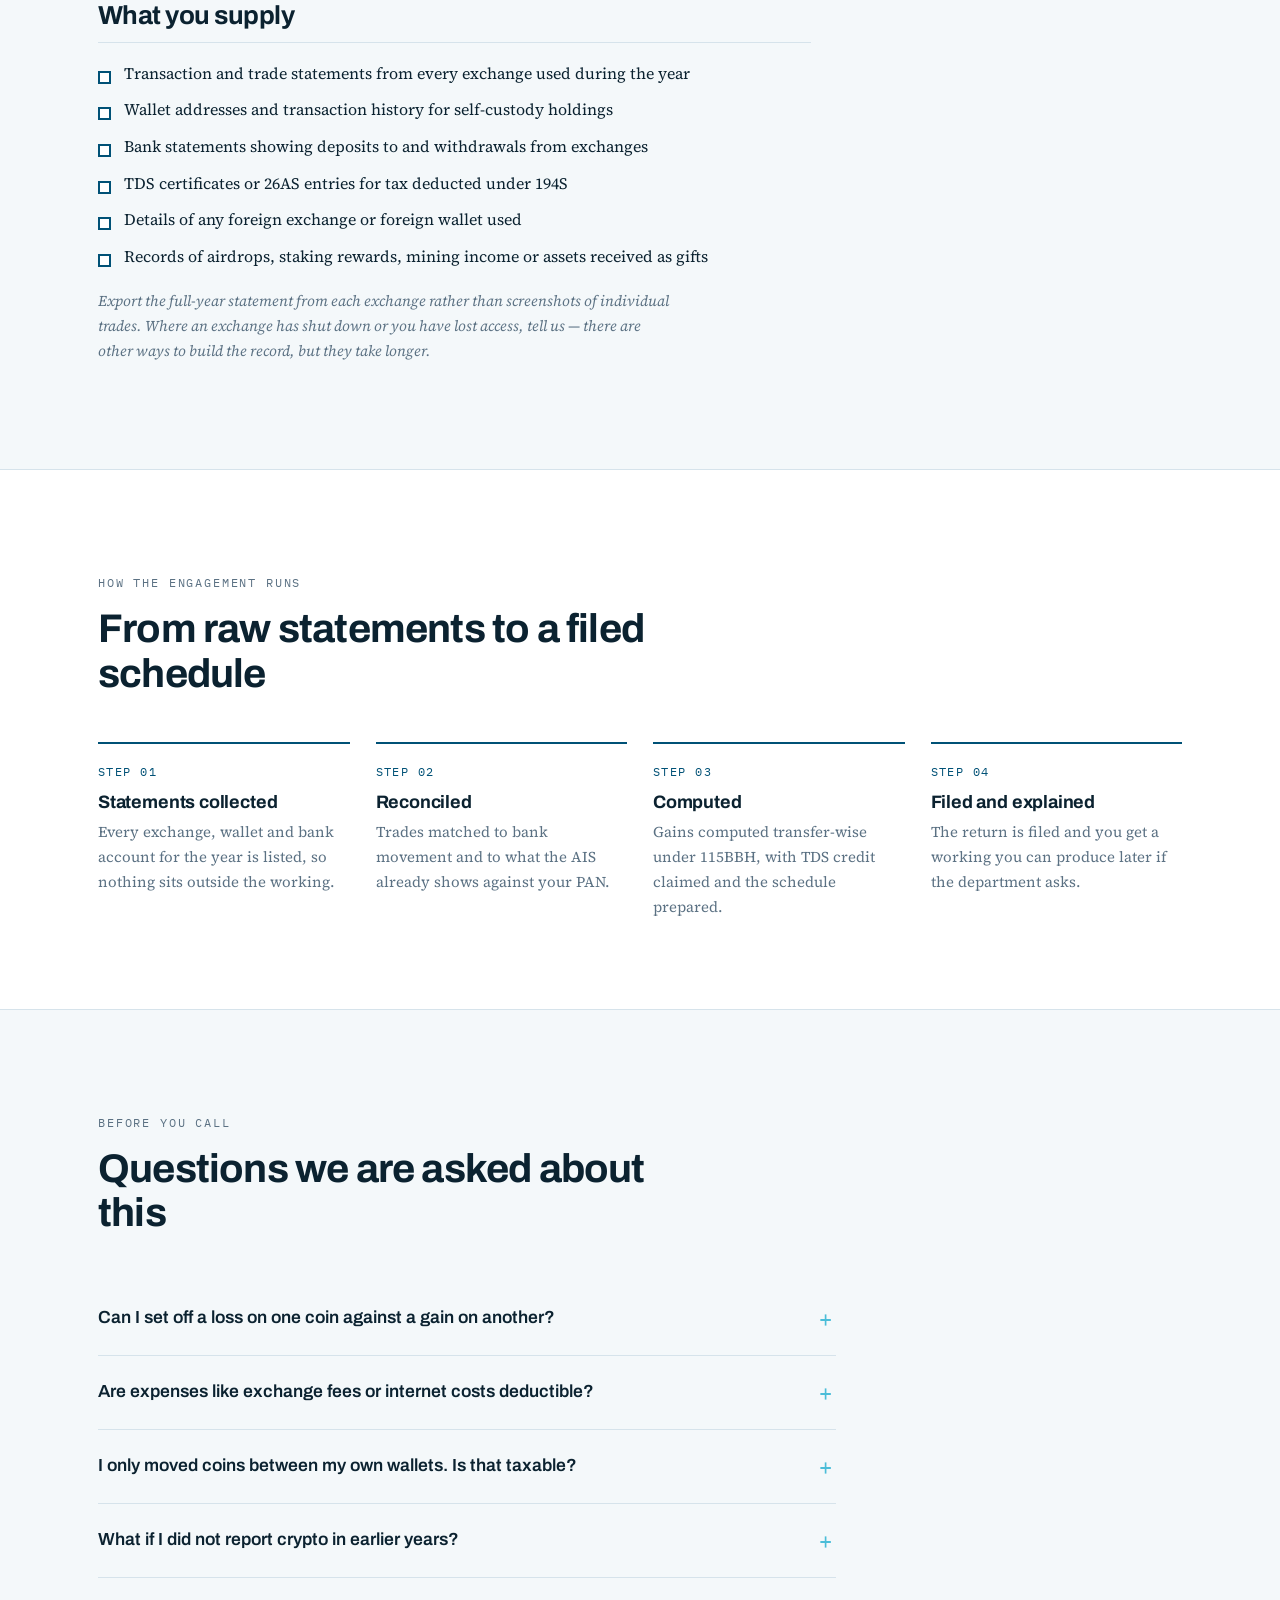
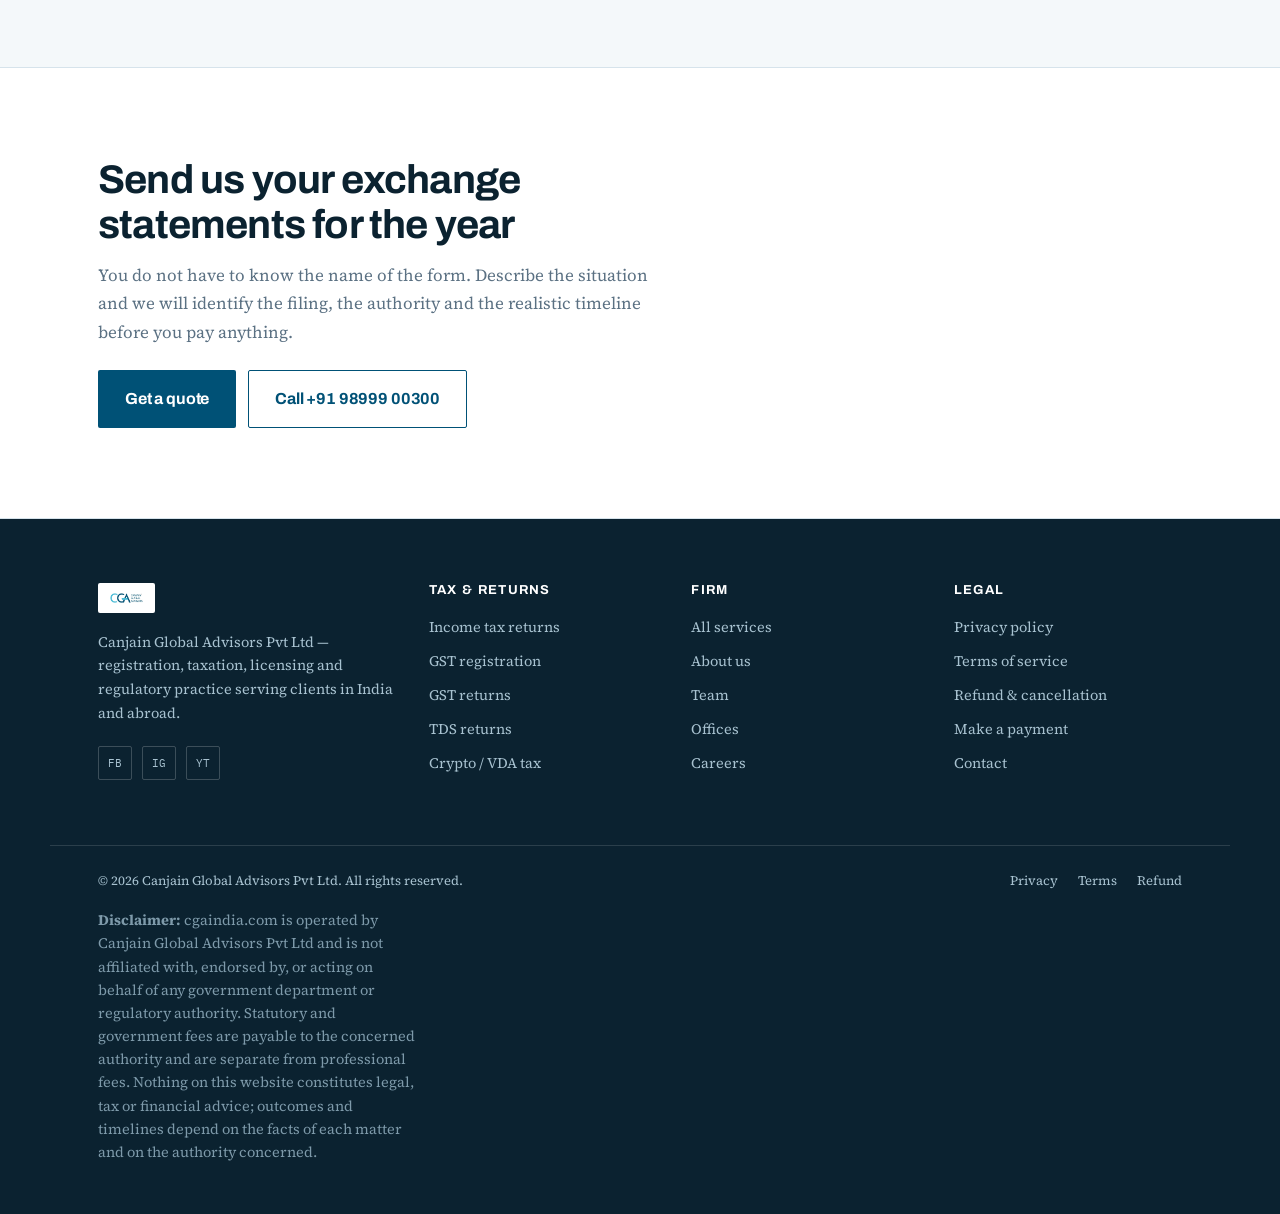
==== commit 33e8a0b6: "Add files via upload" ====
--- a/crypto-tax.html
+++ b/crypto-tax.html
@@ -105,6 +105,16 @@
           <p class="svc-card__note">Professional fee and government fee are quoted separately, in writing, before any work starts.</p>
         </div>
         <div class="svc-card svc-card--plain">
+          <h4>Reviewed by</h4>
+          <div class="svc-founder">
+            <img src="assets/neeraj-sq.jpg" alt="Neeraj Jain" width="320" height="320" loading="lazy" decoding="async">
+            <span>
+              <span class="fn">Neeraj Jain</span>
+              <span class="fr">Founder &amp; CEO</span>
+            </span>
+          </div>
+        </div>
+        <div class="svc-card svc-card--plain">
           <h4>Related</h4>
           <ul>
           <li><a href="itr-filing.html">Income tax returns</a></li>
--- a/assets/styles.css
+++ b/assets/styles.css
@@ -15,6 +15,8 @@
   --muted: #5B7183;
   --due: #B4690E;
   --due-wash: #FBF2E4;
+  --gold: #E8B84B;
+  --gold-deep: #C8912A;
 
   --display: 'Archivo', 'Helvetica Neue', Arial, sans-serif;
   --body: 'Source Serif 4', Georgia, 'Times New Roman', serif;
@@ -415,3 +417,102 @@
   .svc { grid-template-columns: 1fr; }
   .svc-aside { position: static; }
 }
+
+/* ================= HOME REDESIGN ================= */
+
+/* --- Hero with rotating photo --- */
+.hero .wrap { grid-template-columns: 1.05fr .95fr; align-items: center; }
+.hero-copy { max-width: 34ch; }
+.hero-copy .lede { max-width: none; }
+
+.cycle { position: relative; }
+.cycle-frame {
+  position: relative; margin: 0; aspect-ratio: 3 / 2; overflow: hidden;
+  background: var(--cyan-wash); border: 1px solid var(--rule);
+  box-shadow: 18px 18px 0 var(--cyan-wash);
+}
+.cycle-frame > img {
+  position: absolute; inset: 0; width: 100%; height: 100%;
+  object-fit: cover; object-position: 50% 30%;
+  opacity: 0; transition: opacity .9s ease;
+}
+.cycle-frame > img.is-on { opacity: 1; }
+.cycle-cap {
+  position: absolute; left: 0; right: 0; bottom: 0;
+  padding: 30px 20px 14px;
+  background: linear-gradient(to top, rgba(6,51,74,.92), rgba(6,51,74,0));
+  font-family: var(--mono); font-size: 12px; letter-spacing: .04em; color: #EAF6FA;
+  min-height: 54px;
+}
+.cycle-cap span { position: absolute; left: 20px; right: 20px; bottom: 14px; opacity: 0; transition: opacity .5s ease; }
+.cycle-cap span.is-on { opacity: 1; }
+.cycle-dots { display: flex; gap: 8px; margin-top: 16px; }
+.cycle-dots button {
+  width: 34px; height: 4px; border: 0; padding: 0; cursor: pointer;
+  background: var(--rule); transition: background .3s ease;
+}
+.cycle-dots button.is-on { background: var(--petrol); }
+
+/* --- Due-date strip --- */
+.datestrip { background: var(--petrol-deep); color: #DCEEF5; padding-block: clamp(30px, 4vw, 44px); }
+.datestrip .eyebrow { color: var(--gold); }
+.ds-head { display: flex; align-items: baseline; gap: 18px; flex-wrap: wrap; margin-bottom: 22px; }
+.ds-head strong { font-family: var(--display); font-size: clamp(19px, 2.4vw, 25px); color: #fff; letter-spacing: -.02em; }
+.ds-list { list-style: none; padding: 0; margin: 0; display: grid; grid-template-columns: repeat(auto-fit, minmax(210px, 1fr)); gap: 1px; background: rgba(255,255,255,.16); border: 1px solid rgba(255,255,255,.16); }
+.ds-list li { background: var(--petrol-deep); display: flex; align-items: center; gap: 13px; padding: 17px 18px; }
+.ds-list .rail-day { font-family: var(--display); font-weight: 800; font-size: 27px; color: var(--gold); line-height: 1; letter-spacing: -.03em; }
+.ds-list .rail-name { display: block; font-family: var(--display); font-weight: 600; font-size: 15px; color: #fff; }
+.ds-list .rail-sub { display: block; font-size: 13px; color: #9CC2D2; margin-top: 3px; }
+.ds-list .rail-when { margin-left: auto; font-family: var(--mono); font-size: 10.5px; letter-spacing: .09em; text-transform: uppercase; color: #9CC2D2; text-align: right; }
+.ds-list li.is-next { background: #08415C; }
+.ds-list li.is-next .rail-when { color: var(--gold); }
+.ds-foot { font-size: 14px; color: #9CC2D2; margin: 18px 0 0; }
+.ds-foot a { color: var(--cyan); }
+
+/* --- Founder --- */
+.founder { background: var(--white); border-block: 1px solid var(--rule); }
+.founder .wrap { display: grid; grid-template-columns: .8fr 1.2fr; gap: clamp(30px, 5vw, 64px); align-items: center; padding-block: clamp(52px, 6.5vw, 84px); }
+.fd-photo { position: relative; }
+.fd-photo::before {
+  content: ''; position: absolute; left: -14px; top: -14px; width: 56%; height: 56%;
+  background: var(--gold); z-index: 0;
+}
+.fd-photo img { position: relative; z-index: 1; width: 100%; height: auto; display: block; }
+.fd-copy .eyebrow { color: var(--gold-deep); }
+.fd-copy blockquote {
+  margin: 16px 0 22px; font-family: var(--display); font-weight: 700;
+  font-size: clamp(24px, 3.4vw, 38px); line-height: 1.2; letter-spacing: -.025em; color: var(--ink);
+  border-left: 4px solid var(--gold); padding-left: 22px;
+}
+.fd-copy blockquote em { font-style: normal; color: var(--petrol); }
+.fd-name { font-family: var(--display); font-weight: 700; font-size: 19px; margin: 0; }
+.fd-role { font-family: var(--mono); font-size: 11.5px; letter-spacing: .1em; text-transform: uppercase; color: var(--muted); margin: 6px 0 18px; }
+.fd-body { font-size: 16.5px; color: var(--muted); max-width: 62ch; margin: 0; }
+.fd-actions { display: flex; gap: 12px; flex-wrap: wrap; margin-top: 26px; }
+
+/* --- Firm band, warmed up --- */
+.firmband .stat .n { color: var(--petrol); }
+.firmband .stat { border-top: 3px solid var(--gold); padding-top: 16px; }
+.reason { position: relative; padding-top: 4px; }
+.reason .rn {
+  display: block; font-family: var(--mono); font-size: 11.5px; letter-spacing: .16em;
+  color: var(--gold-deep); margin-bottom: 10px;
+}
+.reason h3 { padding-bottom: 10px; border-bottom: 1px solid var(--rule); }
+
+/* --- Founder card on service pages --- */
+.svc-founder { display: flex; gap: 14px; align-items: center; }
+.svc-founder img { width: 62px; height: 62px; object-fit: cover; border: 1px solid var(--rule); flex: 0 0 auto; }
+.svc-founder .fn { display: block; font-family: var(--display); font-weight: 700; font-size: 15.5px; }
+.svc-founder .fr { display: block; font-family: var(--mono); font-size: 10.5px; letter-spacing: .09em; text-transform: uppercase; color: var(--muted); margin-top: 5px; }
+
+@media (max-width: 900px) {
+  .hero .wrap { grid-template-columns: 1fr; }
+  .hero-copy { max-width: none; }
+  .cycle-frame { box-shadow: 10px 10px 0 var(--cyan-wash); }
+  .founder .wrap { grid-template-columns: 1fr; }
+  .fd-photo { max-width: 340px; }
+}
+@media (prefers-reduced-motion: reduce) {
+  .cycle-frame > img, .cycle-cap span { transition: none; }
+}
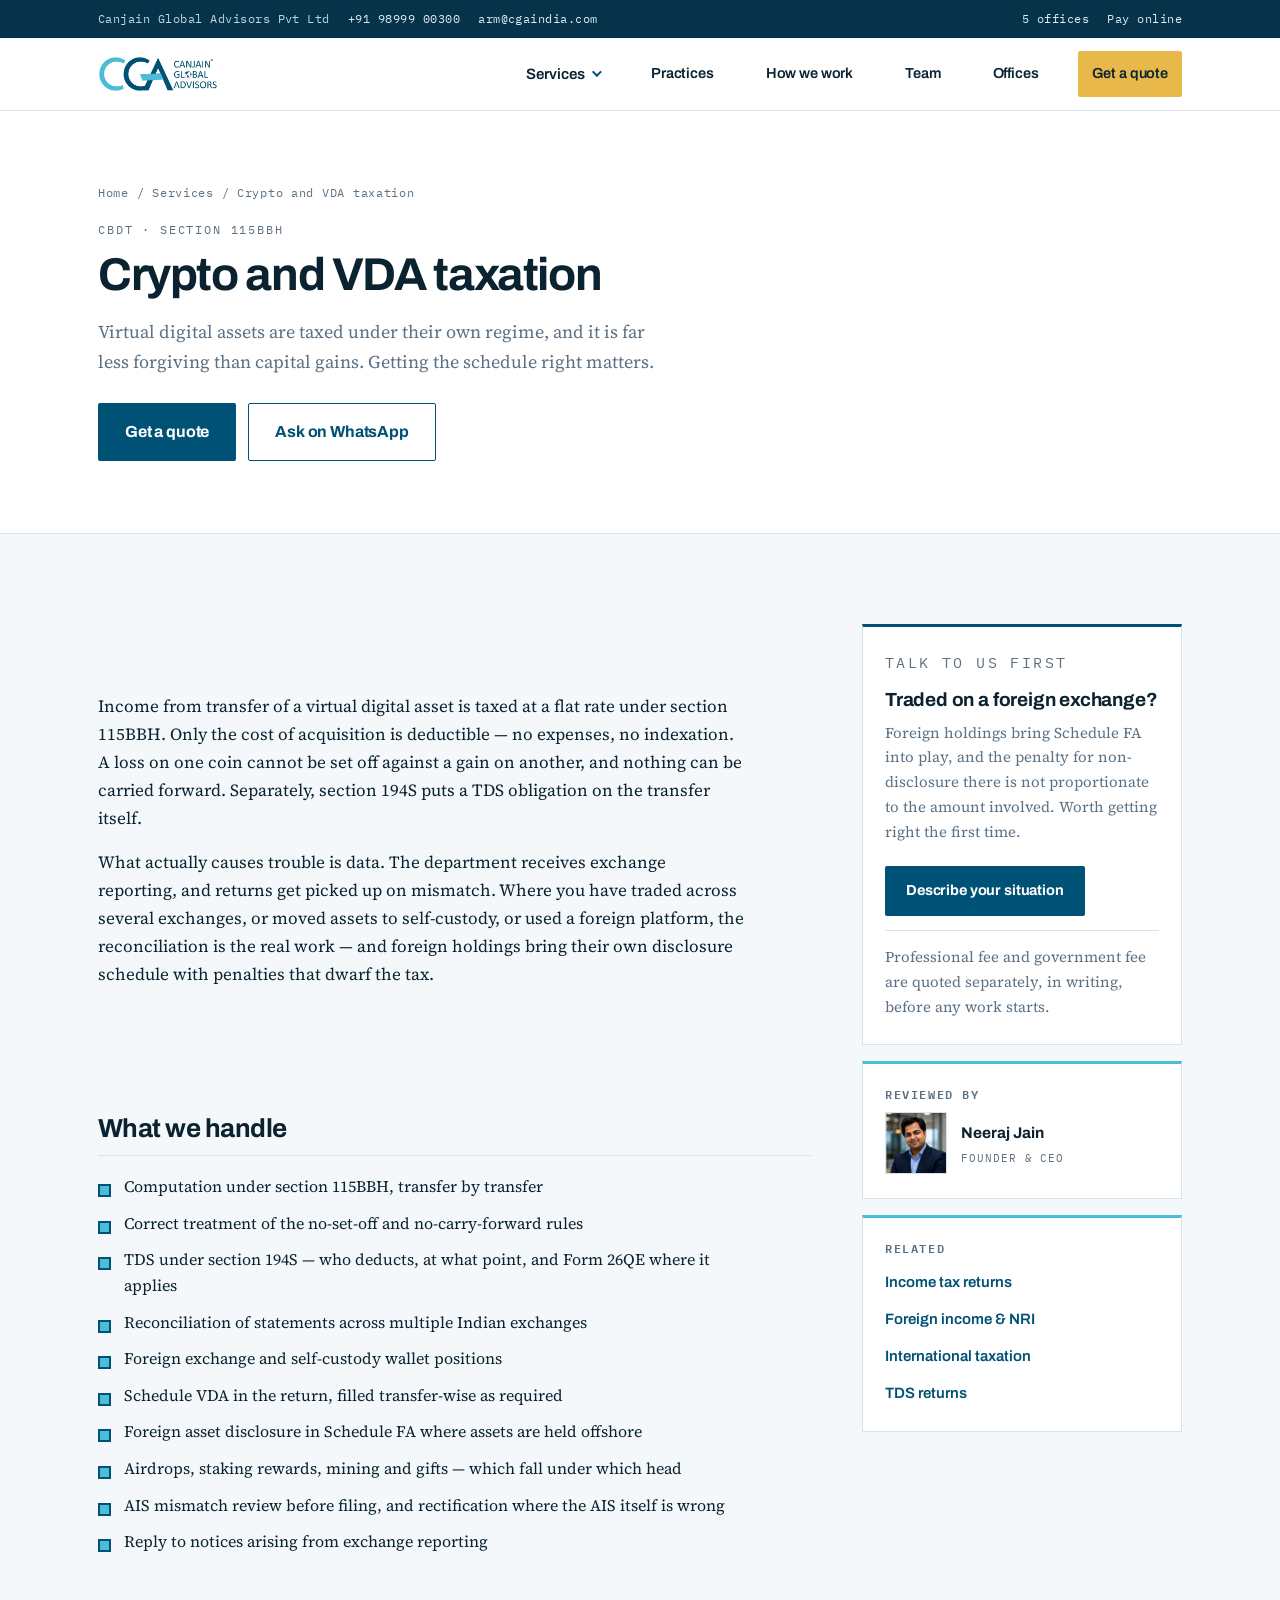
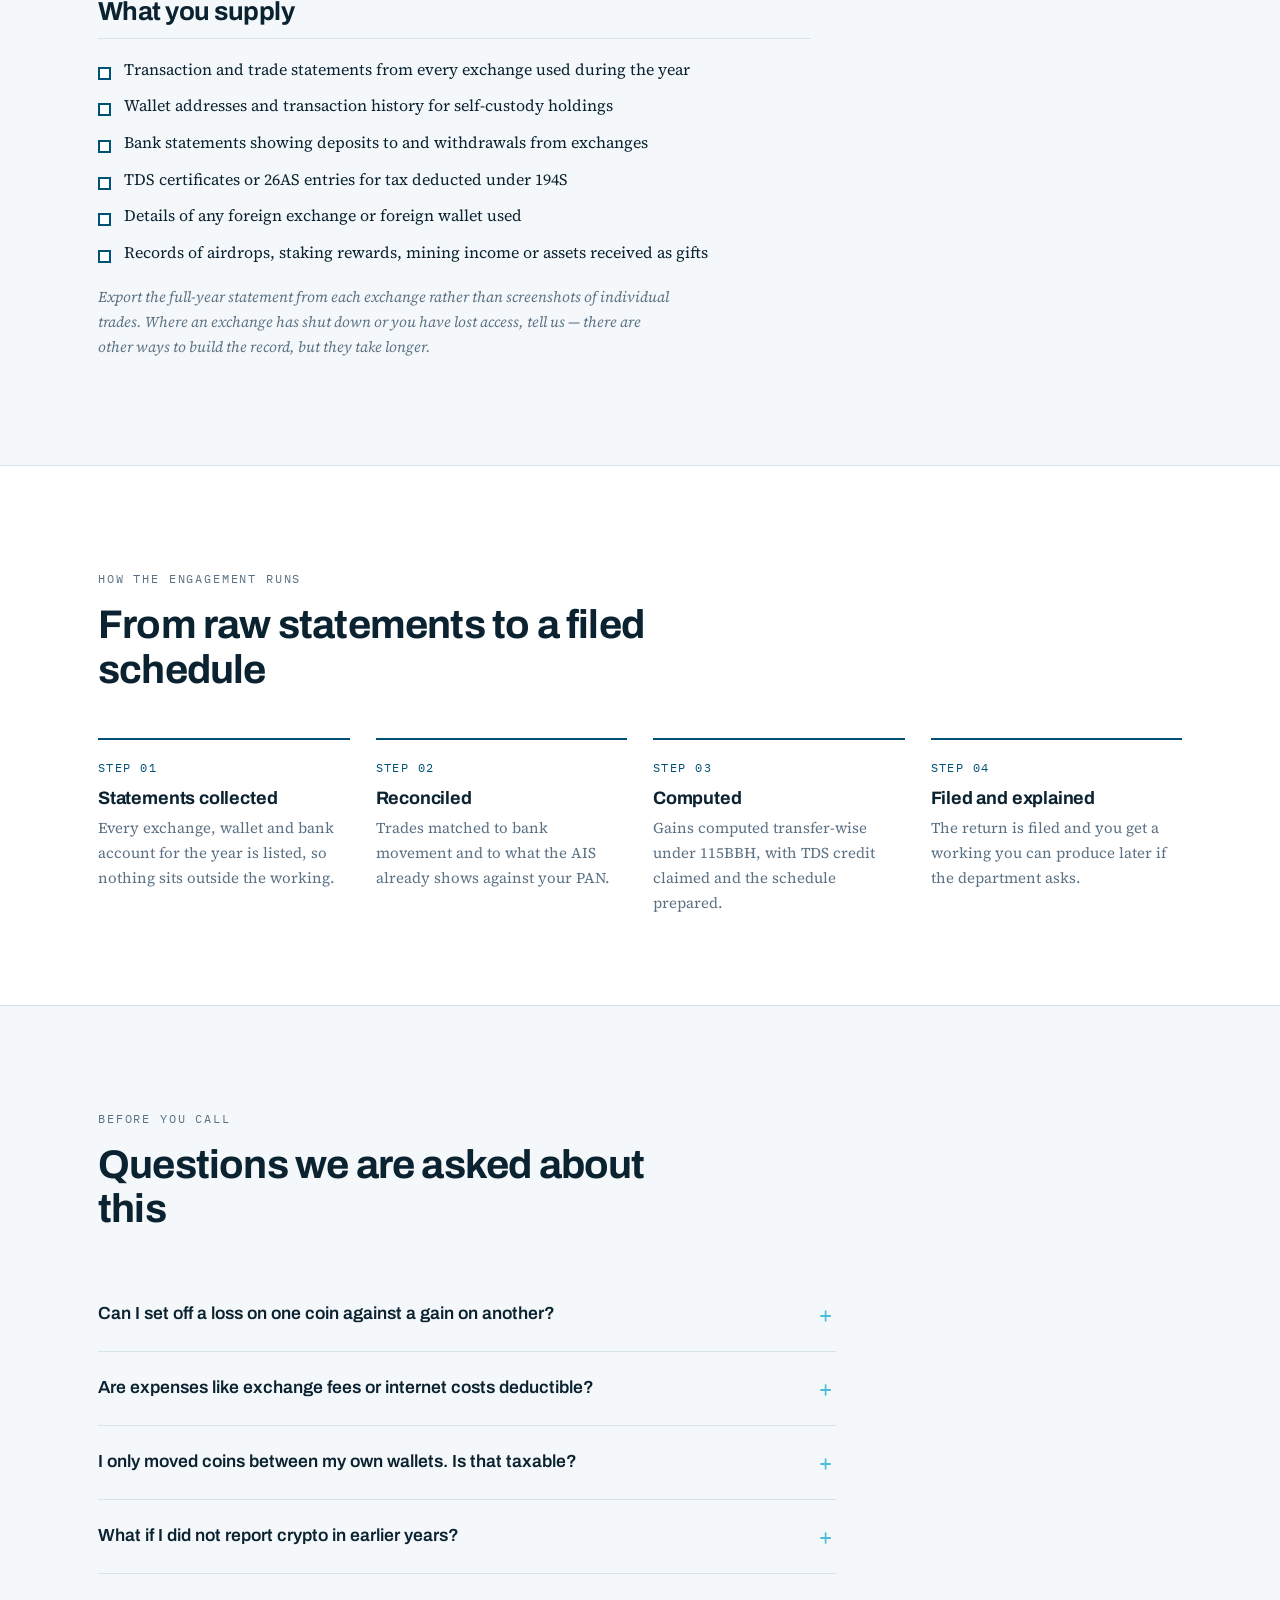
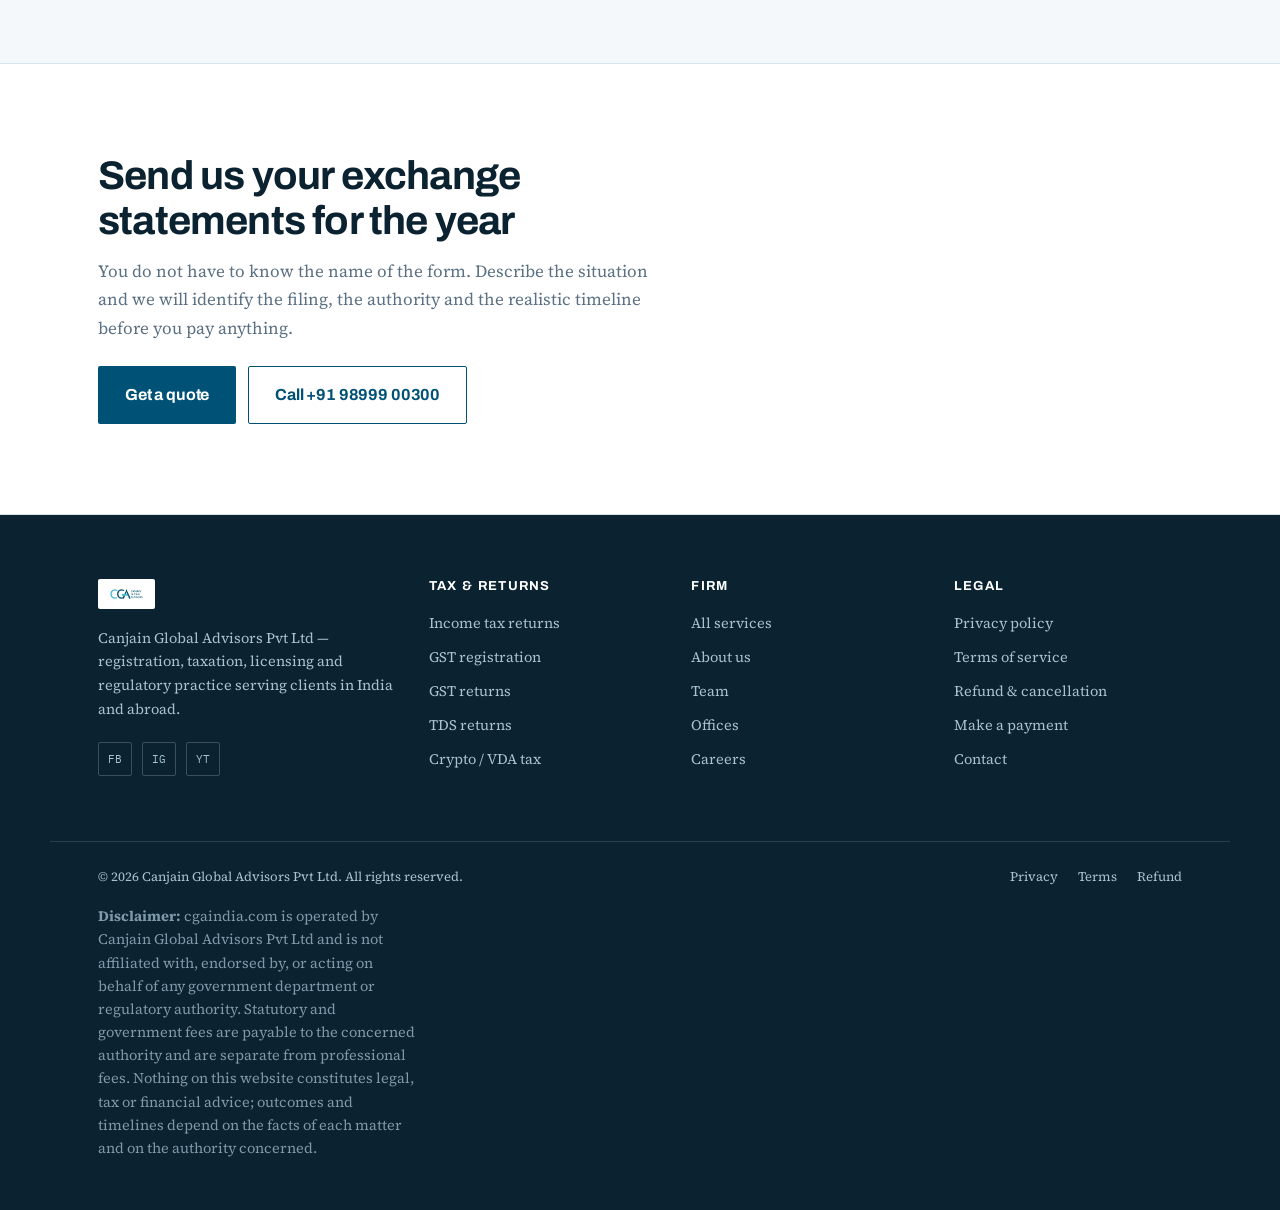
==== commit 9e3fccd5: "Add files via upload" ====
--- a/crypto-tax.html
+++ b/crypto-tax.html
@@ -38,13 +38,41 @@
     <a class="brand" href="index.html" aria-label="Canjain Global Advisors — home">
       <img src="assets/cga-logo.jpeg" alt="Canjain Global Advisors">
     </a>
-    <nav class="primary">
-      <a href="services.html">Services</a>
-      <a href="index.html#filings">Filings</a>
+
+    <button class="burger" type="button" data-burger aria-label="Menu" aria-expanded="false" aria-controls="primaryNav">
+      <span></span><span></span><span></span>
+    </button>
+
+    <nav class="primary" id="primaryNav">
+      <div class="drop" data-drop>
+        <button class="drop-btn" type="button" data-drop-btn aria-expanded="false">Services <span class="caret" aria-hidden="true"></span></button>
+        <div class="drop-panel" data-drop-panel>
+          <div class="dp-col">
+            <p class="dp-head">Tax &amp; returns</p>
+            <a href="itr-filing.html">Income tax returns</a>
+            <a href="tds-returns.html">TDS computation &amp; returns</a>
+            <a href="gst-registration.html">GST registration</a>
+            <a href="gst-return-filing.html">GST return filing</a>
+          </div>
+          <div class="dp-col">
+            <p class="dp-head">Specialist</p>
+            <a href="crypto-tax.html">Crypto &amp; VDA taxation</a>
+            <a href="foreign-income.html">Foreign income &amp; NRI</a>
+            <a href="international-tax.html">International taxation</a>
+            <a href="ecommerce-sellers.html">E-commerce sellers</a>
+          </div>
+          <div class="dp-col dp-cta">
+            <p class="dp-head">Not listed?</p>
+            <p class="dp-note">Registrations, trademark, licences, ROC and environment work are handled too — the full register is on one page.</p>
+            <a class="dp-all" href="services.html">See all services →</a>
+          </div>
+        </div>
+      </div>
+      <a href="index.html#practices">Practices</a>
       <a href="index.html#process">How we work</a>
       <a href="index.html#team">Team</a>
       <a href="index.html#offices">Offices</a>
-      <a class="btn btn-solid" href="index.html#enquire">Get a quote</a>
+      <a class="btn btn-gold" href="index.html#enquire">Get a quote</a>
     </nav>
   </div>
 </header>
@@ -257,24 +285,6 @@
   <a class="wa" href="https://wa.me/919899900300?text=Hi%20Canjain%2C%20I%20need%20help%20with%20" target="_blank" rel="noopener">WhatsApp</a>
 </div>
 
-<script>
-(function () {
-  'use strict';
-  var y = document.getElementById('yr');
-  if (y) y.textContent = new Date().getFullYear();
-  var reduce = window.matchMedia('(prefers-reduced-motion: reduce)').matches;
-  var targets = document.querySelectorAll('.reveal');
-  if (reduce || !('IntersectionObserver' in window)) {
-    targets.forEach(function (t) { t.classList.add('in'); });
-  } else {
-    var io = new IntersectionObserver(function (entries) {
-      entries.forEach(function (e) {
-        if (e.isIntersecting) { e.target.classList.add('in'); io.unobserve(e.target); }
-      });
-    }, { rootMargin: '0px 0px -60px 0px', threshold: 0.08 });
-    targets.forEach(function (t) { io.observe(t); });
-  }
-})();
-</script>
+<script src="assets/site.js"></script>
 </body>
 </html>
--- a/assets/styles.css
+++ b/assets/styles.css
@@ -121,12 +121,6 @@
 }
 
 /* ---------- Hero ---------- */
-.hero { background: var(--white); border-bottom: 1px solid var(--rule); }
-.hero .wrap { display: grid; grid-template-columns: 1.15fr .85fr; gap: clamp(32px, 5vw, 64px); padding-block: clamp(52px, 7vw, 88px); align-items: start; }
-.hero h1 { font-size: clamp(36px, 5.2vw, 60px); letter-spacing: -.035em; }
-.hero h1 em { font-style: normal; color: var(--petrol); }
-.hero .lede { margin-top: 22px; }
-.hero-actions { display: flex; gap: 12px; flex-wrap: wrap; margin-top: 30px; }
 .credentials {
   display: flex; gap: 22px; flex-wrap: wrap; margin-top: 32px;
   padding-top: 24px; border-top: 1px solid var(--rule);
@@ -420,39 +414,6 @@
 
 /* ================= HOME REDESIGN ================= */
 
-/* --- Hero with rotating photo --- */
-.hero .wrap { grid-template-columns: 1.05fr .95fr; align-items: center; }
-.hero-copy { max-width: 34ch; }
-.hero-copy .lede { max-width: none; }
-
-.cycle { position: relative; }
-.cycle-frame {
-  position: relative; margin: 0; aspect-ratio: 3 / 2; overflow: hidden;
-  background: var(--cyan-wash); border: 1px solid var(--rule);
-  box-shadow: 18px 18px 0 var(--cyan-wash);
-}
-.cycle-frame > img {
-  position: absolute; inset: 0; width: 100%; height: 100%;
-  object-fit: cover; object-position: 50% 30%;
-  opacity: 0; transition: opacity .9s ease;
-}
-.cycle-frame > img.is-on { opacity: 1; }
-.cycle-cap {
-  position: absolute; left: 0; right: 0; bottom: 0;
-  padding: 30px 20px 14px;
-  background: linear-gradient(to top, rgba(6,51,74,.92), rgba(6,51,74,0));
-  font-family: var(--mono); font-size: 12px; letter-spacing: .04em; color: #EAF6FA;
-  min-height: 54px;
-}
-.cycle-cap span { position: absolute; left: 20px; right: 20px; bottom: 14px; opacity: 0; transition: opacity .5s ease; }
-.cycle-cap span.is-on { opacity: 1; }
-.cycle-dots { display: flex; gap: 8px; margin-top: 16px; }
-.cycle-dots button {
-  width: 34px; height: 4px; border: 0; padding: 0; cursor: pointer;
-  background: var(--rule); transition: background .3s ease;
-}
-.cycle-dots button.is-on { background: var(--petrol); }
-
 /* --- Due-date strip --- */
 .datestrip { background: var(--petrol-deep); color: #DCEEF5; padding-block: clamp(30px, 4vw, 44px); }
 .datestrip .eyebrow { color: var(--gold); }
@@ -509,10 +470,139 @@
 @media (max-width: 900px) {
   .hero .wrap { grid-template-columns: 1fr; }
   .hero-copy { max-width: none; }
-  .cycle-frame { box-shadow: 10px 10px 0 var(--cyan-wash); }
   .founder .wrap { grid-template-columns: 1fr; }
   .fd-photo { max-width: 340px; }
 }
 @media (prefers-reduced-motion: reduce) {
-  .cycle-frame > img, .cycle-cap span { transition: none; }
-}
+  .hero-bg img { transition: none; }
+}
+
+/* ================= HEADER v2 ================= */
+.masthead {
+  position: sticky; top: 0; z-index: 60;
+  background: rgba(255,255,255,.94);
+  backdrop-filter: saturate(160%) blur(10px);
+  border-bottom: 1px solid var(--rule);
+  transition: box-shadow .25s ease, background .25s ease;
+}
+.masthead.is-stuck { box-shadow: 0 10px 30px -18px rgba(11,34,48,.45); background: rgba(255,255,255,.98); }
+.masthead .wrap { min-height: 72px; }
+.brand img { height: 36px; }
+
+.burger { display: none; margin-left: auto; background: none; border: 0; padding: 8px; cursor: pointer; }
+.burger span { display: block; width: 24px; height: 2px; background: var(--ink); margin: 5px 0; transition: transform .25s ease, opacity .25s ease; }
+.burger[aria-expanded="true"] span:nth-child(1) { transform: translateY(7px) rotate(45deg); }
+.burger[aria-expanded="true"] span:nth-child(2) { opacity: 0; }
+.burger[aria-expanded="true"] span:nth-child(3) { transform: translateY(-7px) rotate(-45deg); }
+
+.primary { margin-left: auto; display: flex; align-items: center; gap: 4px; }
+.primary > a {
+  position: relative; padding: 10px 13px; text-decoration: none;
+  font-family: var(--display); font-weight: 600; font-size: 15px; color: var(--ink);
+}
+.primary > a:not(.btn)::after {
+  content: ''; position: absolute; left: 13px; right: 13px; bottom: 4px; height: 2px;
+  background: var(--gold); transform: scaleX(0); transform-origin: left; transition: transform .25s ease;
+}
+.primary > a:not(.btn):hover::after { transform: scaleX(1); }
+
+.btn-gold { background: var(--gold); color: var(--ink); border: 1px solid var(--gold); }
+.btn-gold:hover { background: var(--gold-deep); border-color: var(--gold-deep); color: #fff; }
+.btn-ghost { background: transparent; color: #fff; border: 1px solid rgba(255,255,255,.55); }
+.btn-ghost:hover { background: rgba(255,255,255,.14); border-color: #fff; }
+
+/* --- Services dropdown --- */
+.drop { position: relative; }
+.drop-btn {
+  display: flex; align-items: center; gap: 7px; background: none; border: 0; cursor: pointer;
+  padding: 10px 13px; font-family: var(--display); font-weight: 600; font-size: 15px; color: var(--ink);
+}
+.caret { width: 7px; height: 7px; border-right: 2px solid var(--petrol); border-bottom: 2px solid var(--petrol); transform: rotate(45deg) translateY(-2px); transition: transform .25s ease; }
+.drop.is-open .caret { transform: rotate(-135deg) translateY(-2px); }
+.drop-panel {
+  position: absolute; top: calc(100% + 10px); left: 50%; transform: translateX(-50%) translateY(-8px);
+  width: min(780px, 88vw); display: grid; grid-template-columns: 1fr 1fr 1fr; gap: 26px;
+  background: var(--white); border: 1px solid var(--rule); border-top: 3px solid var(--gold);
+  box-shadow: 0 28px 60px -26px rgba(11,34,48,.5);
+  padding: 24px 26px; opacity: 0; visibility: hidden; transition: opacity .2s ease, transform .2s ease;
+}
+.drop.is-open .drop-panel { opacity: 1; visibility: visible; transform: translateX(-50%) translateY(0); }
+.dp-head { font-family: var(--mono); font-size: 10.5px; letter-spacing: .14em; text-transform: uppercase; color: var(--muted); margin: 0 0 12px; padding-bottom: 9px; border-bottom: 1px solid var(--rule); }
+.dp-col a { display: block; padding: 7px 0; font-family: var(--display); font-weight: 600; font-size: 14.5px; text-decoration: none; color: var(--ink); }
+.dp-col a:hover { color: var(--petrol); }
+.dp-cta { background: var(--cyan-wash); margin: -24px -26px -24px 0; padding: 24px 22px; }
+.dp-note { font-size: 14px; color: var(--muted); margin: 0 0 14px; }
+.dp-all { font-family: var(--display); font-weight: 700; font-size: 15px; text-decoration: none; }
+
+/* ================= HERO v2 — full-bleed rotating background ================= */
+.hero {
+  position: relative; isolation: isolate; overflow: hidden;
+  min-height: clamp(520px, 78vh, 760px);
+  display: flex; flex-direction: column; justify-content: center;
+  background: var(--petrol-deep);
+}
+.hero-bg { position: absolute; inset: 0; z-index: -2; }
+.hero-bg img {
+  position: absolute; inset: 0; width: 100%; height: 100%;
+  object-fit: cover; object-position: 50% 42%;
+  opacity: 0; transform: scale(1.04);
+  transition: opacity 1.4s ease, transform 8s linear;
+}
+.hero-bg img.is-on { opacity: 1; transform: scale(1); }
+.hero::before {
+  content: ''; position: absolute; inset: 0; z-index: -1;
+  background:
+    linear-gradient(100deg, rgba(6,51,74,.94) 0%, rgba(6,51,74,.86) 42%, rgba(6,51,74,.42) 72%, rgba(6,51,74,.30) 100%),
+    linear-gradient(to top, rgba(6,51,74,.75), rgba(6,51,74,0) 45%);
+}
+.hero-inner { padding-block: clamp(56px, 8vw, 104px); max-width: var(--wrap); }
+.hero .eyebrow { color: var(--gold); }
+.hero h1 {
+  color: #fff; max-width: 19ch;
+  font-size: clamp(34px, 5.4vw, 62px); line-height: 1.05; letter-spacing: -.035em; margin-top: 16px;
+}
+.hero h1 em { font-style: normal; color: var(--cyan); }
+.hero .lede { color: #CFE4EE; max-width: 54ch; margin-top: 22px; font-size: clamp(16px, 1.6vw, 19px); }
+.hero-actions { display: flex; gap: 12px; flex-wrap: wrap; margin-top: 32px; }
+.hero .credentials { margin-top: 34px; border-top: 1px solid rgba(255,255,255,.22); padding-top: 18px; }
+.hero .credentials span { color: #A9CCDC; border: 0; }
+
+.hero-foot { border-top: 1px solid rgba(255,255,255,.16); background: rgba(6,51,74,.55); }
+.hero-foot .wrap { display: flex; align-items: center; gap: 20px; padding-block: 14px; }
+.hero-cap { position: relative; flex: 1; min-height: 18px; margin: 0; font-family: var(--mono); font-size: 11.5px; letter-spacing: .04em; color: #A9CCDC; }
+.hero-cap span { position: absolute; inset: 0; opacity: 0; transition: opacity .6s ease; }
+.hero-cap span.is-on { opacity: 1; }
+.hero-dots { display: flex; gap: 8px; }
+.hero-dots button { width: 30px; height: 3px; border: 0; padding: 0; cursor: pointer; background: rgba(255,255,255,.3); transition: background .3s ease; }
+.hero-dots button.is-on { background: var(--gold); }
+
+@media (max-width: 980px) {
+  .burger { display: block; }
+  .primary {
+    display: none; position: absolute; left: 0; right: 0; top: 100%;
+    flex-direction: column; align-items: stretch; gap: 0;
+    background: var(--white); border-bottom: 1px solid var(--rule);
+    padding: 10px var(--gutter) 20px; box-shadow: 0 24px 40px -28px rgba(11,34,48,.5);
+  }
+  .primary.is-open { display: flex; }
+  .primary > a, .drop-btn { padding: 13px 0; border-bottom: 1px solid var(--rule); width: 100%; justify-content: space-between; }
+  .primary > a.btn { margin-top: 14px; justify-content: center; border-bottom: 0; }
+  .drop-panel {
+    position: static; transform: none; width: auto; grid-template-columns: 1fr; gap: 14px;
+    box-shadow: none; border: 0; border-left: 2px solid var(--gold); padding: 8px 0 8px 16px;
+    opacity: 1; visibility: visible; display: none;
+  }
+  .drop.is-open .drop-panel { display: grid; transform: none; }
+  .dp-cta { margin: 0; padding: 16px; }
+  body.nav-open { overflow: hidden; }
+}
+@media (max-width: 640px) {
+  .hero-foot .wrap { flex-direction: column; align-items: flex-start; gap: 10px; }
+  .hero-cap { position: static; min-height: 0; }
+  .hero-cap span { position: static; display: none; }
+  .hero-cap span.is-on { display: block; opacity: 1; }
+}
+@media (prefers-reduced-motion: reduce) {
+  .hero-bg img { transition: none; transform: none; }
+  .hero-bg img.is-on { transform: none; }
+}
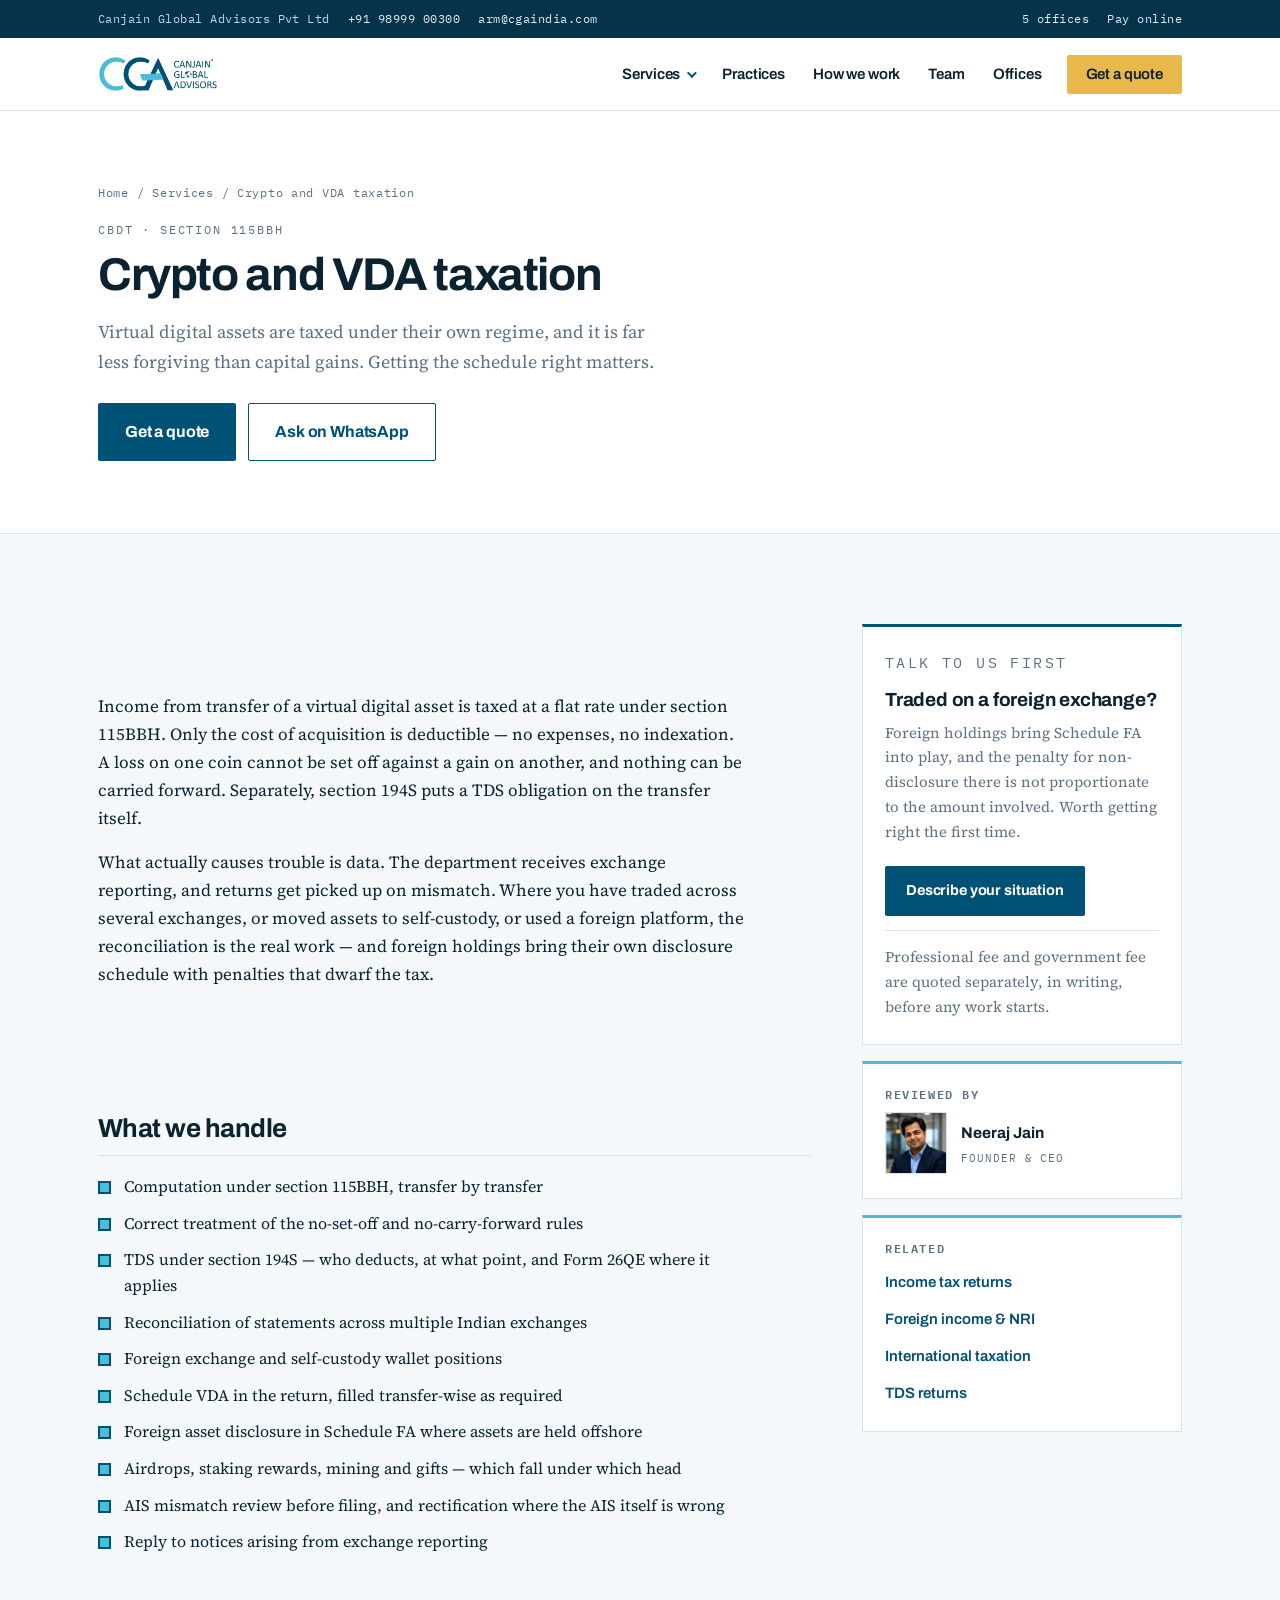
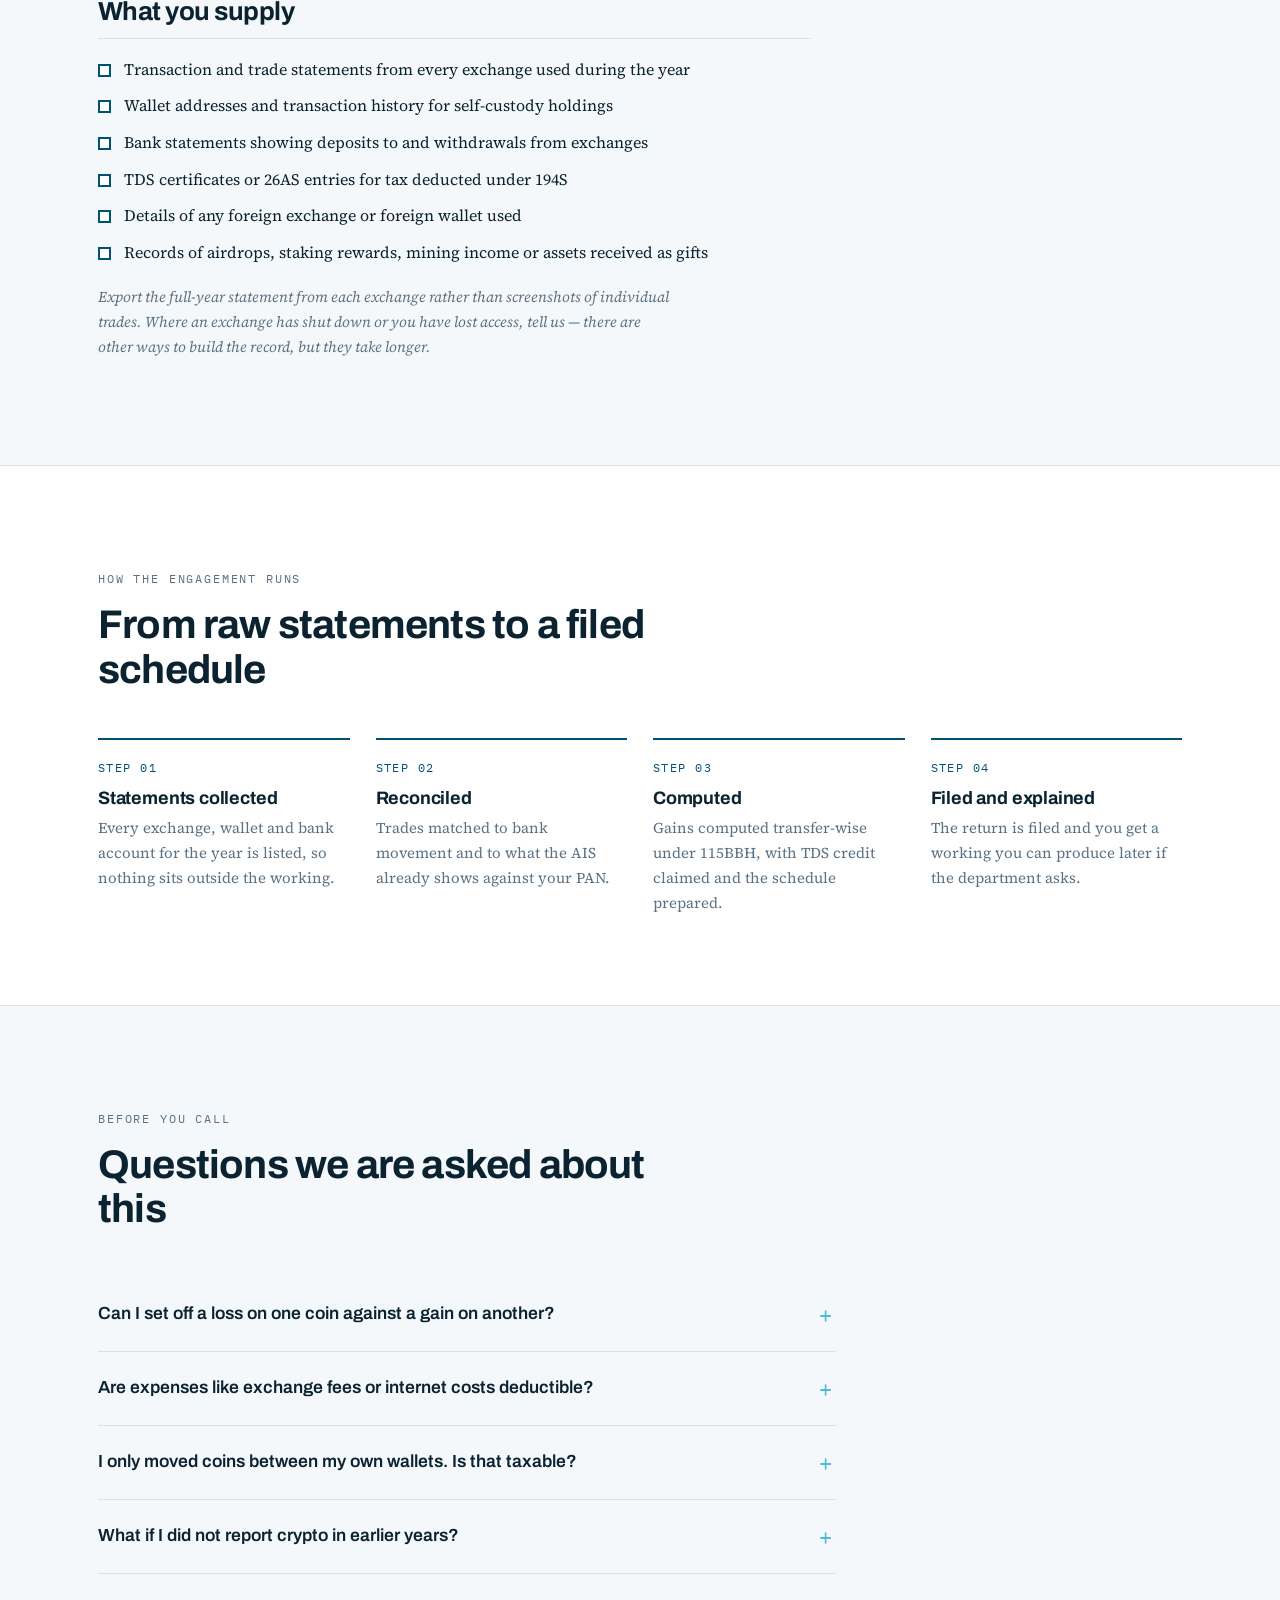
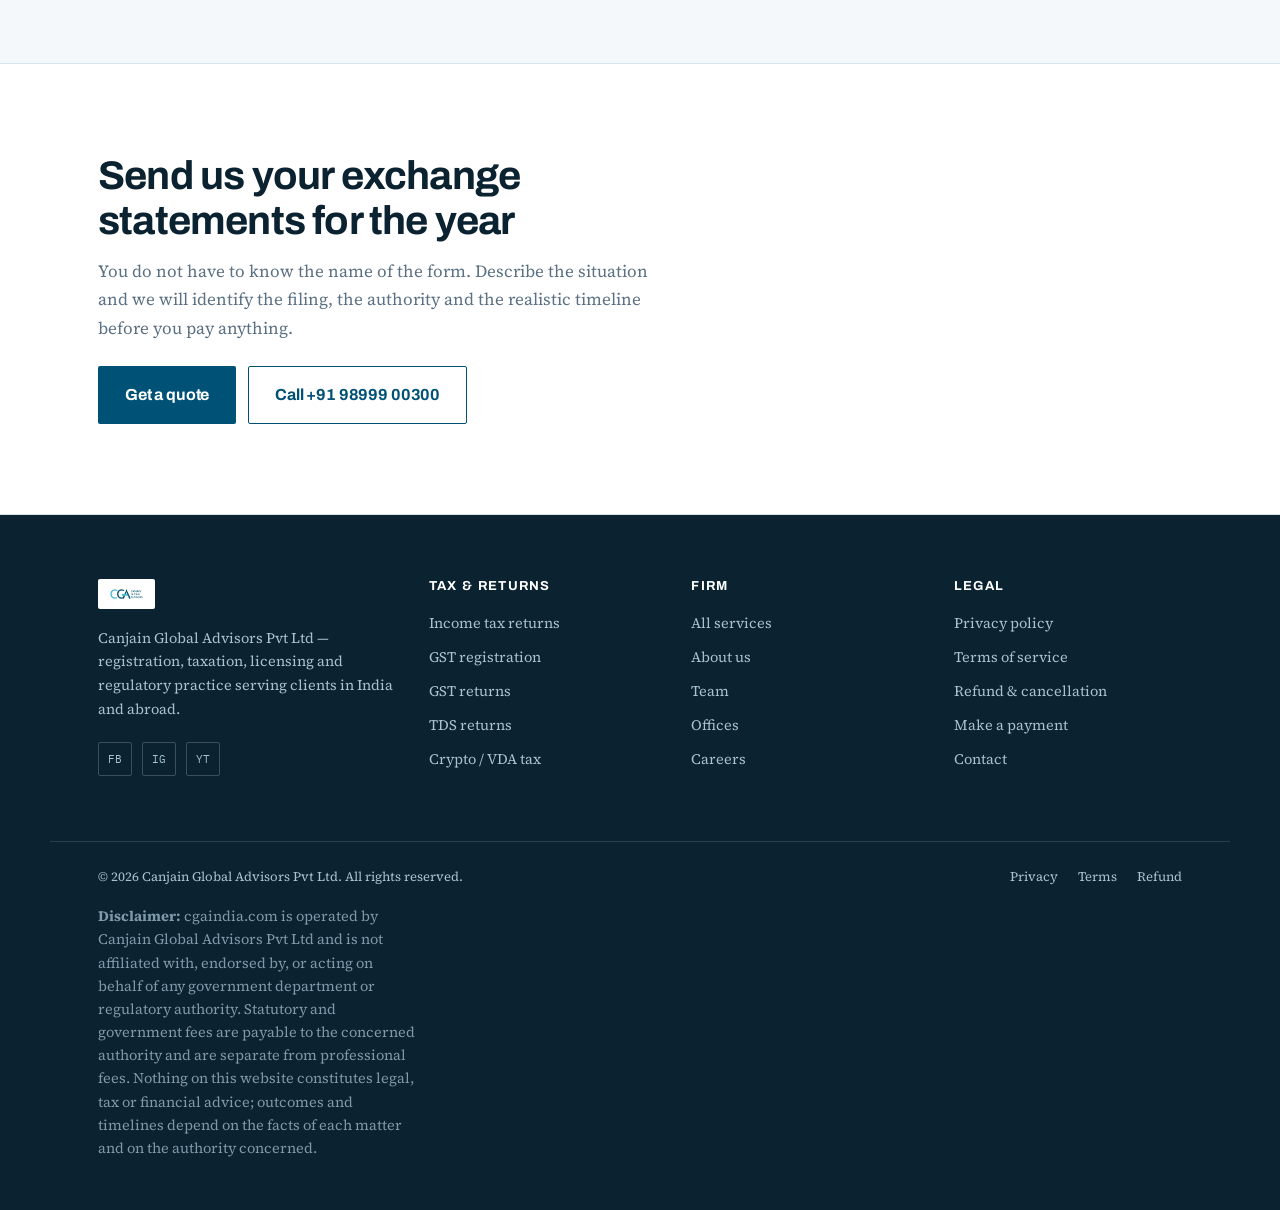
==== commit a18fc4ce: "Add files via upload" ====
--- a/crypto-tax.html
+++ b/crypto-tax.html
@@ -45,7 +45,7 @@
 
     <nav class="primary" id="primaryNav">
       <div class="drop" data-drop>
-        <button class="drop-btn" type="button" data-drop-btn aria-expanded="false">Services <span class="caret" aria-hidden="true"></span></button>
+        <button class="drop-btn" type="button" data-drop-btn data-drop-href="services.html" aria-expanded="false">Services <span class="caret" aria-hidden="true"></span></button>
         <div class="drop-panel" data-drop-panel>
           <div class="dp-col">
             <p class="dp-head">Tax &amp; returns</p>
--- a/assets/styles.css
+++ b/assets/styles.css
@@ -86,21 +86,10 @@
 .utility a:hover { color: #fff; text-decoration: underline; }
 .utility .spacer { margin-left: auto; }
 
-header.masthead {
-  position: sticky; top: 0; z-index: 40;
-  background: rgba(255,255,255,.94);
-  backdrop-filter: blur(8px);
-  border-bottom: 1px solid var(--rule);
-}
-.masthead .wrap { display: flex; align-items: center; gap: 20px; min-height: 76px; }
-.brand { display: flex; align-items: center; }
-.brand img { height: 34px; width: auto; }
-nav.primary { margin-left: auto; display: flex; gap: 26px; align-items: center; }
-nav.primary a {
-  font-family: var(--display); font-size: 14.5px; font-weight: 600;
-  color: var(--ink); text-decoration: none; letter-spacing: -.01em;
-}
-nav.primary a:hover { color: var(--petrol); }
+.masthead .wrap { display: flex; align-items: center; gap: 16px; }
+.brand { display: flex; align-items: center; flex: 0 0 auto; }
+.brand img { width: auto; }
+.primary a { text-decoration: none; letter-spacing: -.01em; }
 
 .btn {
   display: inline-flex; align-items: center; justify-content: center; gap: 8px;
@@ -115,9 +104,8 @@
 .btn-lg { padding: 15px 26px; font-size: 16px; }
 
 @media (max-width: 860px) {
-  nav.primary { display: none; }
-  .masthead .wrap { min-height: 64px; }
-  .brand img { height: 27px; }
+  .masthead .wrap { min-height: 62px; }
+  .brand img { height: 28px; }
 }
 
 /* ---------- Hero ---------- */
@@ -555,7 +543,7 @@
     linear-gradient(100deg, rgba(6,51,74,.94) 0%, rgba(6,51,74,.86) 42%, rgba(6,51,74,.42) 72%, rgba(6,51,74,.30) 100%),
     linear-gradient(to top, rgba(6,51,74,.75), rgba(6,51,74,0) 45%);
 }
-.hero-inner { padding-block: clamp(56px, 8vw, 104px); max-width: var(--wrap); }
+.hero-inner { padding-block: clamp(56px, 8vw, 104px); margin-block: auto; }
 .hero .eyebrow { color: var(--gold); }
 .hero h1 {
   color: #fff; max-width: 19ch;
@@ -567,7 +555,7 @@
 .hero .credentials { margin-top: 34px; border-top: 1px solid rgba(255,255,255,.22); padding-top: 18px; }
 .hero .credentials span { color: #A9CCDC; border: 0; }
 
-.hero-foot { border-top: 1px solid rgba(255,255,255,.16); background: rgba(6,51,74,.55); }
+.hero-foot { margin-top: auto; border-top: 1px solid rgba(255,255,255,.16); background: rgba(6,51,74,.55); backdrop-filter: blur(3px); }
 .hero-foot .wrap { display: flex; align-items: center; gap: 20px; padding-block: 14px; }
 .hero-cap { position: relative; flex: 1; min-height: 18px; margin: 0; font-family: var(--mono); font-size: 11.5px; letter-spacing: .04em; color: #A9CCDC; }
 .hero-cap span { position: absolute; inset: 0; opacity: 0; transition: opacity .6s ease; }
@@ -606,3 +594,82 @@
   .hero-bg img { transition: none; transform: none; }
   .hero-bg img.is-on { transform: none; }
 }
+
+/* ================= HEADER / HERO ALIGNMENT FIXES ================= */
+
+/* Header: one consistent row, nothing overflowing.
+   Scoped to desktop so it cannot override the mobile menu block above. */
+.masthead .wrap { min-height: 72px; }
+.drop-btn { font-size: 15px; letter-spacing: -.01em; }
+
+@media (min-width: 981px) {
+  .masthead .wrap { flex-wrap: nowrap; }
+  .primary { margin-left: auto; display: flex; align-items: center; gap: 2px; flex-wrap: nowrap; }
+  .primary > a, .drop-btn { white-space: nowrap; line-height: 1; }
+  .primary > a.btn { margin-left: 10px; padding: 11px 18px; }
+}
+
+/* Below 1120px the full nav stops fitting — hand over to the menu button early */
+@media (max-width: 1120px) and (min-width: 981px) {
+  .primary { gap: 0; }
+  .primary > a, .drop-btn { padding-inline: 9px; font-size: 14.5px; }
+  .primary > a:not(.btn)::after { left: 9px; right: 9px; }
+}
+
+/* Hero text: sits on the left half, never runs under the photo's bright side */
+.hero-inner > * { max-width: 100%; }
+.hero .eyebrow { margin-bottom: 0; }
+.hero h1 { max-width: 17ch; text-wrap: balance; }
+.hero .lede { max-width: 50ch; }
+
+/* Photo focal points, so faces and desks are not cropped out */
+.hero-bg img { object-position: 50% 45%; }
+.hero-bg img[src*="neeraj"] { object-position: 62% 32%; }
+.hero-bg img[src*="office-01"] { object-position: 48% 58%; }
+.hero-bg img[src*="office-02"] { object-position: 42% 55%; }
+
+@media (max-width: 980px) {
+  .hero { min-height: clamp(460px, 82vh, 640px); }
+  .hero h1 { max-width: 20ch; }
+  .hero::before {
+    background:
+      linear-gradient(160deg, rgba(6,51,74,.93) 0%, rgba(6,51,74,.80) 55%, rgba(6,51,74,.62) 100%),
+      linear-gradient(to top, rgba(6,51,74,.80), rgba(6,51,74,0) 50%);
+  }
+}
+@media (max-width: 560px) {
+  .hero h1 { max-width: none; }
+  .hero-actions .btn { flex: 1 1 100%; }
+  .hero .credentials { gap: 10px 18px; font-size: 11px; }
+}
+
+/* Fixed mobile call bar was covering the last rows of content */
+@media (max-width: 720px) {
+  body { padding-bottom: 62px; }
+}
+
+/* Due-date cards: number and status on top, name below — nothing cramped */
+.ds-list { grid-template-columns: repeat(auto-fit, minmax(245px, 1fr)); }
+.ds-list li {
+  display: grid; align-items: start; gap: 4px 12px;
+  grid-template-columns: auto 1fr;
+  grid-template-areas: "day when" "txt txt";
+  padding: 18px 20px 19px;
+}
+.ds-list .rail-day { grid-area: day; font-size: 30px; }
+.ds-list li > span:nth-child(2) { grid-area: txt; margin-top: 6px; }
+.ds-list .rail-when { grid-area: when; justify-self: end; align-self: center; margin-left: 0; white-space: nowrap; }
+.ds-list .rail-name { font-size: 15.5px; }
+.ds-list .rail-sub { font-size: 13px; }
+
+/* Column tops should line up on service pages */
+.svc-main > :first-child, .svc-main .prose > :first-child { margin-top: 0; }
+.checklist li::before { top: 7px; }
+
+/* Mobile hero: keep the whole block on screen above the call bar */
+@media (max-width: 720px) {
+  .hero { min-height: auto; }
+  .hero-inner { padding-block: clamp(40px, 9vw, 64px) clamp(30px, 7vw, 48px); }
+  .hero .credentials { margin-top: 26px; padding-top: 16px; }
+  .hero-foot .wrap { padding-block: 12px; }
+}
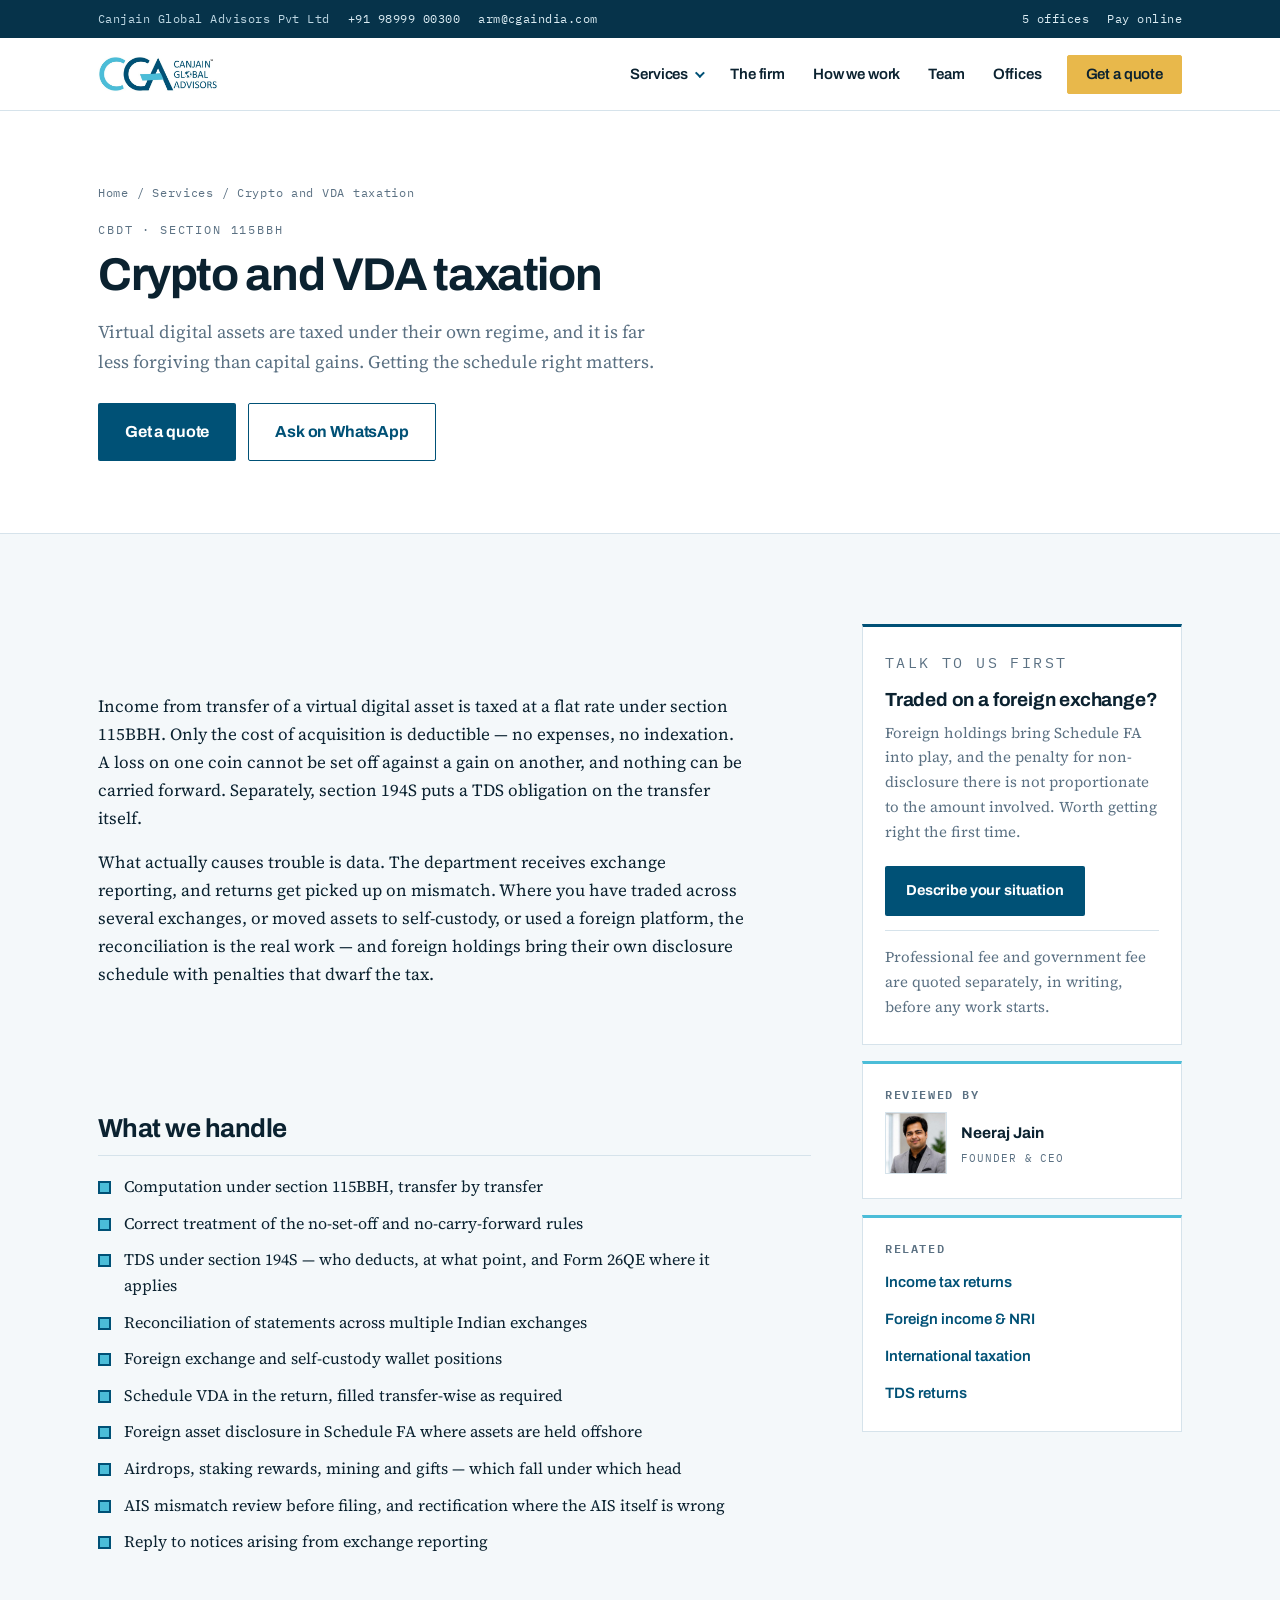
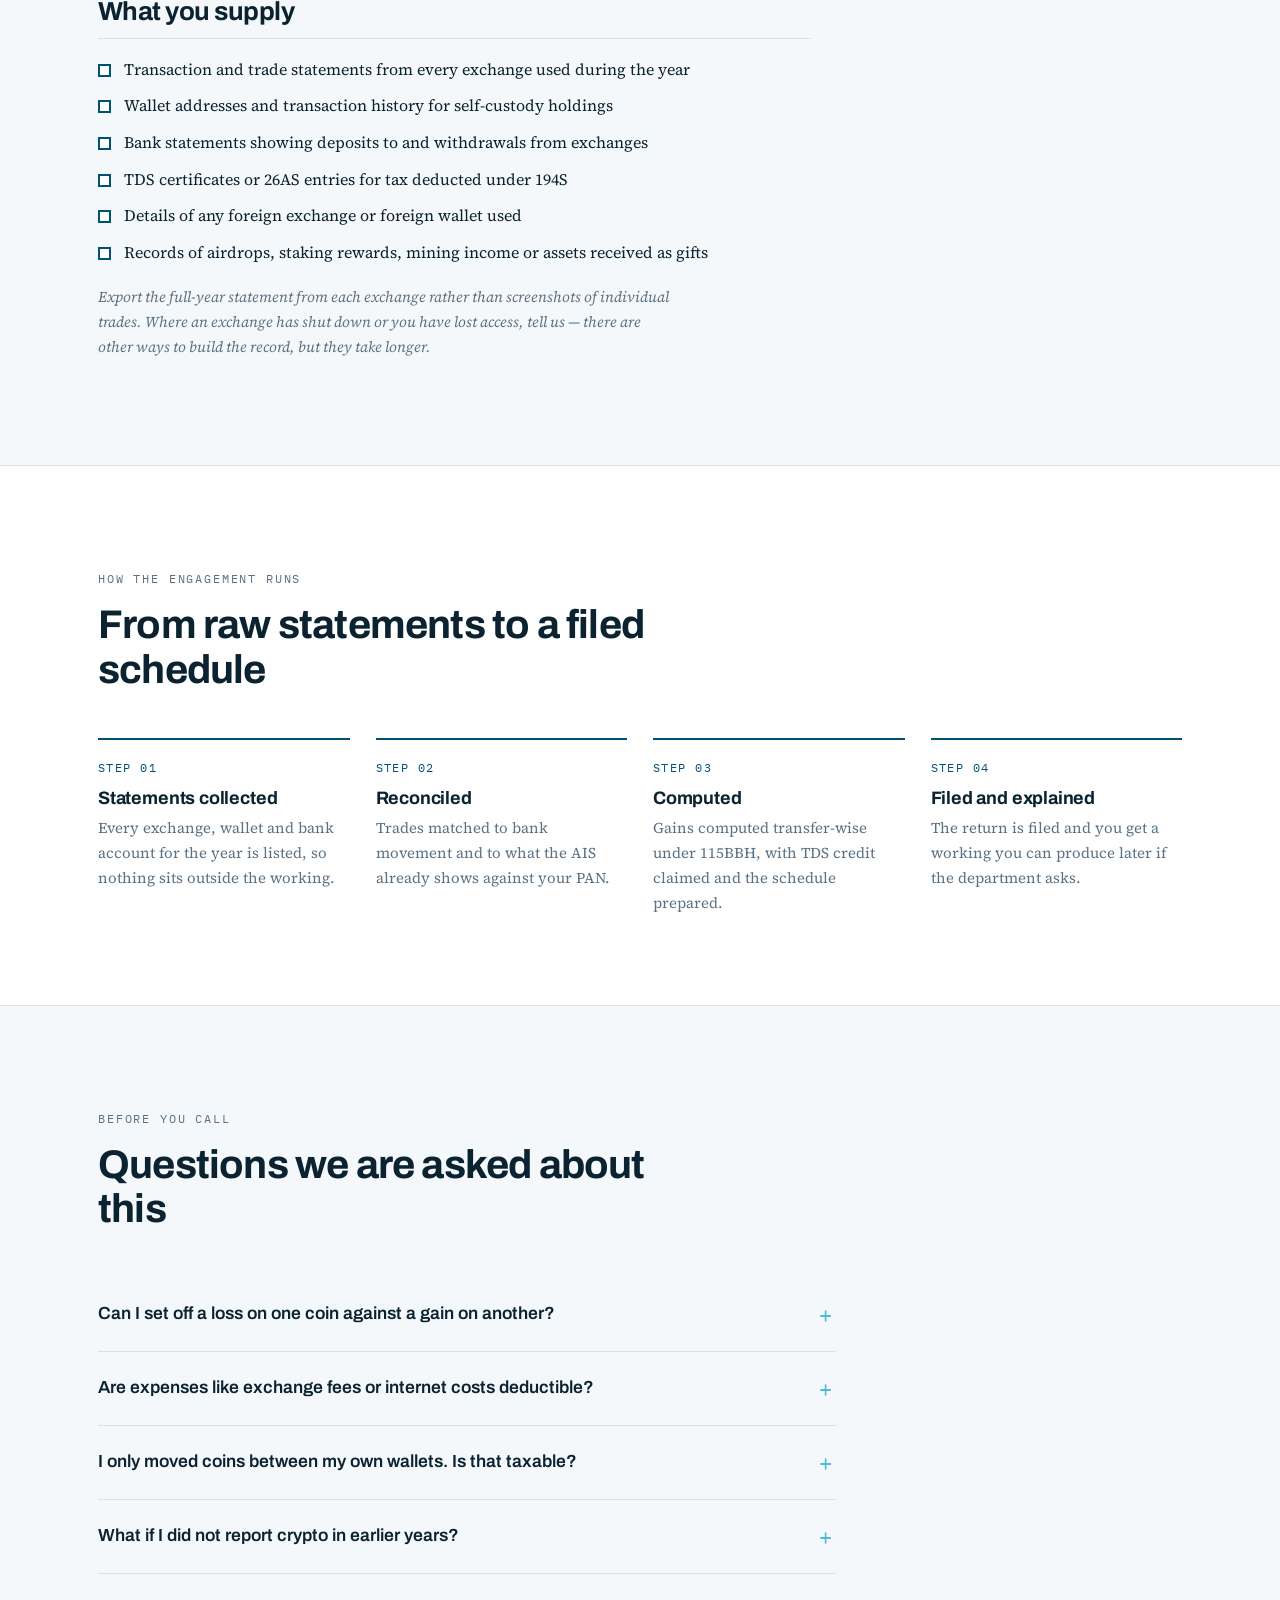
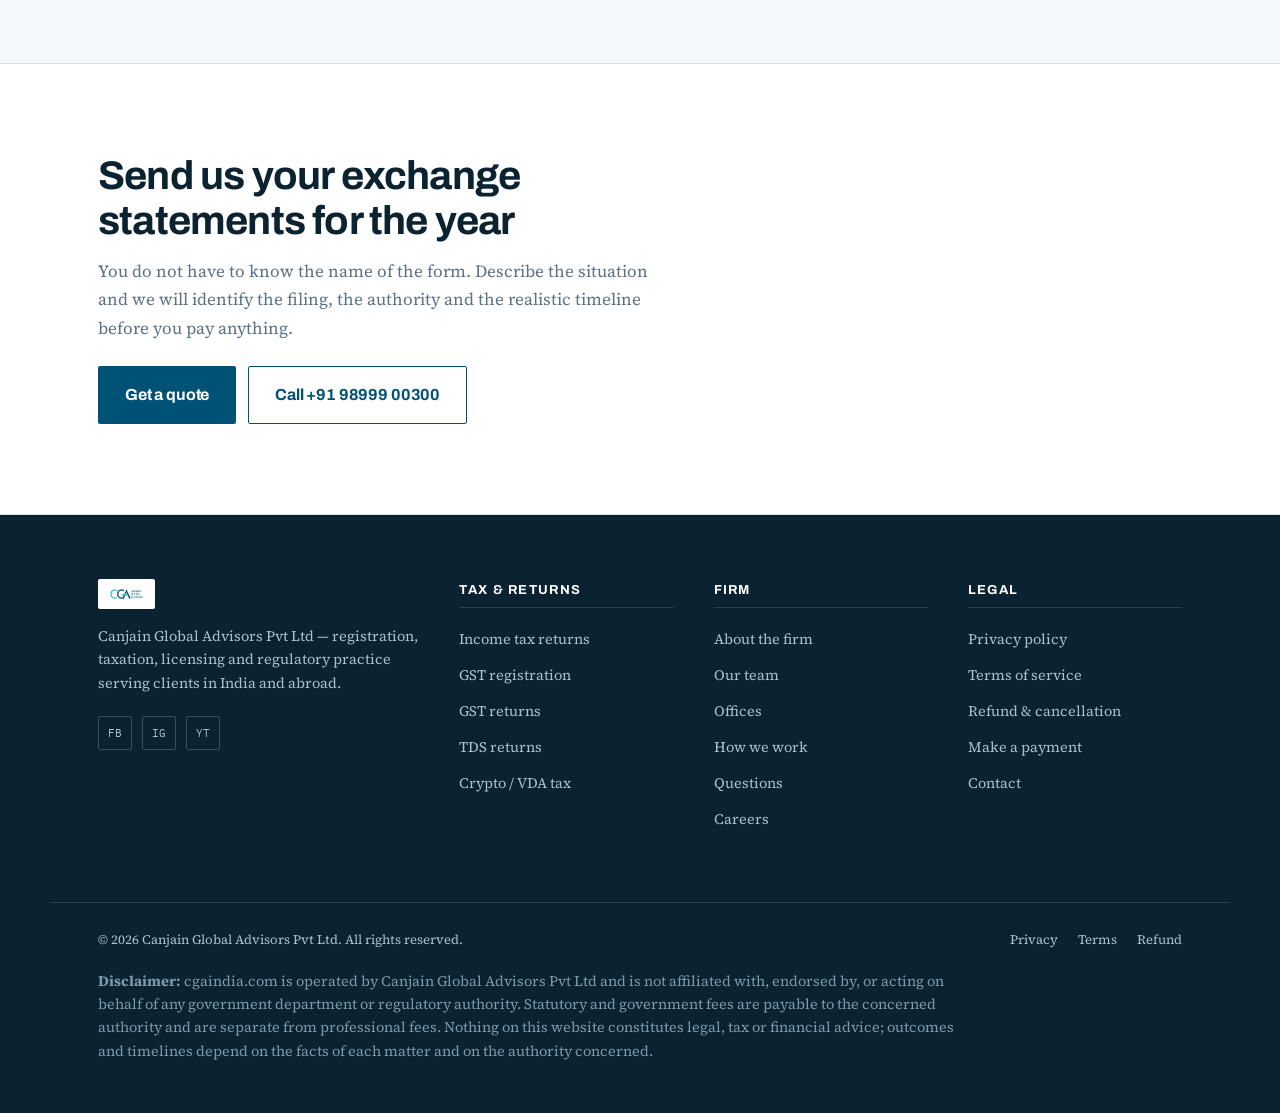
==== commit 8a1edecf: "Add files via upload" ====
--- a/crypto-tax.html
+++ b/crypto-tax.html
@@ -68,9 +68,9 @@
           </div>
         </div>
       </div>
-      <a href="index.html#practices">Practices</a>
+      <a href="about.html">The firm</a>
       <a href="index.html#process">How we work</a>
-      <a href="index.html#team">Team</a>
+      <a href="team.html">Team</a>
       <a href="index.html#offices">Offices</a>
       <a class="btn btn-gold" href="index.html#enquire">Get a quote</a>
     </nav>
@@ -250,10 +250,11 @@
     <div>
       <h4>Firm</h4>
       <ul>
-        <li><a href="services.html">All services</a></li>
-        <li><a href="index.html#firm">About us</a></li>
-        <li><a href="index.html#team">Team</a></li>
+        <li><a href="about.html">About the firm</a></li>
+        <li><a href="team.html">Our team</a></li>
         <li><a href="index.html#offices">Offices</a></li>
+        <li><a href="index.html#process">How we work</a></li>
+        <li><a href="index.html#faq">Questions</a></li>
         <li><a href="mailto:admin@cgaindia.com">Careers</a></li>
       </ul>
     </div>
--- a/assets/styles.css
+++ b/assets/styles.css
@@ -673,3 +673,72 @@
   .hero .credentials { margin-top: 26px; padding-top: 16px; }
   .hero-foot .wrap { padding-block: 12px; }
 }
+
+/* ================= FOOTER ALIGNMENT ================= */
+footer.site .top { grid-template-columns: 1.5fr repeat(3, 1fr); gap: 30px 40px; align-items: start; }
+footer.site .top > div > p:first-of-type { margin-top: 16px; }
+footer.site h4 { margin-top: 4px; padding-bottom: 10px; border-bottom: 1px solid rgba(255,255,255,.14); }
+footer.site ul li { padding: 6px 0; }
+footer.site img.mark { display: block; }
+.legal .row { row-gap: 10px; }
+.legal .row a { padding: 2px 0; }
+.disclaimer { max-width: none; }
+@media (max-width: 820px) {
+  footer.site .top { grid-template-columns: 1fr 1fr; gap: 30px; }
+  footer.site .top > div:first-child { grid-column: 1 / -1; }
+}
+
+/* ================= TEAM TEASER (home) ================= */
+.teamteaser { background: var(--white); border-block: 1px solid var(--rule); }
+.teamteaser .wrap { display: grid; grid-template-columns: 1fr .9fr; gap: clamp(30px, 5vw, 64px); align-items: center; padding-block: clamp(50px, 6vw, 78px); }
+.tt-copy h2 { font-size: clamp(24px, 3.2vw, 36px); margin: 14px 0 16px; max-width: 20ch; }
+.tt-copy p { color: var(--muted); max-width: 54ch; margin-bottom: 26px; }
+.tt-faces { list-style: none; margin: 0; padding: 0; display: grid; grid-template-columns: repeat(3, 1fr); gap: 10px; }
+.tt-faces li { margin: 0; }
+.tt-faces li { aspect-ratio: 4 / 5; overflow: hidden; border: 1px solid var(--rule); background: var(--cyan-wash); }
+.tt-faces img { width: 100%; height: 100%; object-fit: cover; object-position: 50% 16%; display: block; }
+.tt-faces li:nth-child(even) { transform: translateY(16px); }
+
+/* ================= ABOUT PAGE ================= */
+.two-col { display: grid; grid-template-columns: .85fr 1.15fr; gap: clamp(26px, 4vw, 56px); align-items: start; }
+.two-col h2 { font-size: clamp(24px, 3vw, 34px); max-width: 16ch; margin-top: 12px; }
+.two-col .prose > :first-child { margin-top: 0; }
+
+.journey { list-style: none; margin: 0; padding: 0; display: grid; gap: 0; }
+.journey li { position: relative; display: grid; grid-template-columns: 96px 1fr; gap: 24px; padding: 26px 0; border-top: 1px solid var(--rule); }
+.journey li:last-child { border-bottom: 1px solid var(--rule); }
+.jn { font-family: var(--mono); font-size: 13px; font-weight: 600; letter-spacing: .14em; color: var(--gold-deep); padding-top: 5px; }
+.journey h3 { font-size: clamp(19px, 2.2vw, 23px); margin-bottom: 9px; }
+.journey p { color: var(--muted); max-width: 74ch; margin: 0; }
+
+.vm .wrap { display: grid; grid-template-columns: 1fr 1fr; gap: 1px; background: var(--rule); padding-block: 0; }
+.vm-card { background: var(--petrol-deep); color: #CFE4EE; padding: clamp(34px, 4.5vw, 56px); }
+.vm-card .eyebrow { color: var(--gold); }
+.vm-card h2 { color: #fff; font-size: clamp(24px, 3.2vw, 34px); margin: 14px 0 18px; max-width: 16ch; }
+.vm-card p { color: #A9CCDC; max-width: 46ch; }
+.vm-card p + p { margin-top: 14px; }
+.vm-card--alt { background: var(--ink); }
+
+.values { display: grid; grid-template-columns: repeat(auto-fit, minmax(270px, 1fr)); gap: clamp(22px, 2.6vw, 34px); }
+.value { border-top: 3px solid var(--gold); padding-top: 18px; }
+.value h3 { font-size: 19px; margin-bottom: 10px; }
+.value p { color: var(--muted); font-size: 15.5px; }
+.value .cost { margin-top: 12px; padding-top: 12px; border-top: 1px solid var(--rule); font-family: var(--mono); font-size: 11.5px; letter-spacing: .05em; color: var(--petrol); }
+
+.clients { display: grid; grid-template-columns: repeat(auto-fit, minmax(250px, 1fr)); gap: clamp(20px, 2.4vw, 30px); }
+.client { background: var(--white); border: 1px solid var(--rule); border-left: 3px solid var(--cyan); padding: 24px 22px; }
+.client h3 { font-size: 18px; margin-bottom: 10px; }
+.client p { color: var(--muted); font-size: 15.5px; margin: 0; }
+
+@media (max-width: 860px) {
+  .teamteaser .wrap { grid-template-columns: 1fr; }
+  .two-col { grid-template-columns: 1fr; }
+  .two-col h2 { max-width: none; }
+  .vm .wrap { grid-template-columns: 1fr; }
+  .journey li { grid-template-columns: 1fr; gap: 8px; }
+  .jn { padding-top: 0; }
+}
+
+/* the disclaimer is a <p> inside the footer, so it inherits the 40ch column width */
+footer.site .disclaimer { max-width: 108ch; }
+footer.site .legal .row span:first-child { max-width: none; margin-top: 0; }
